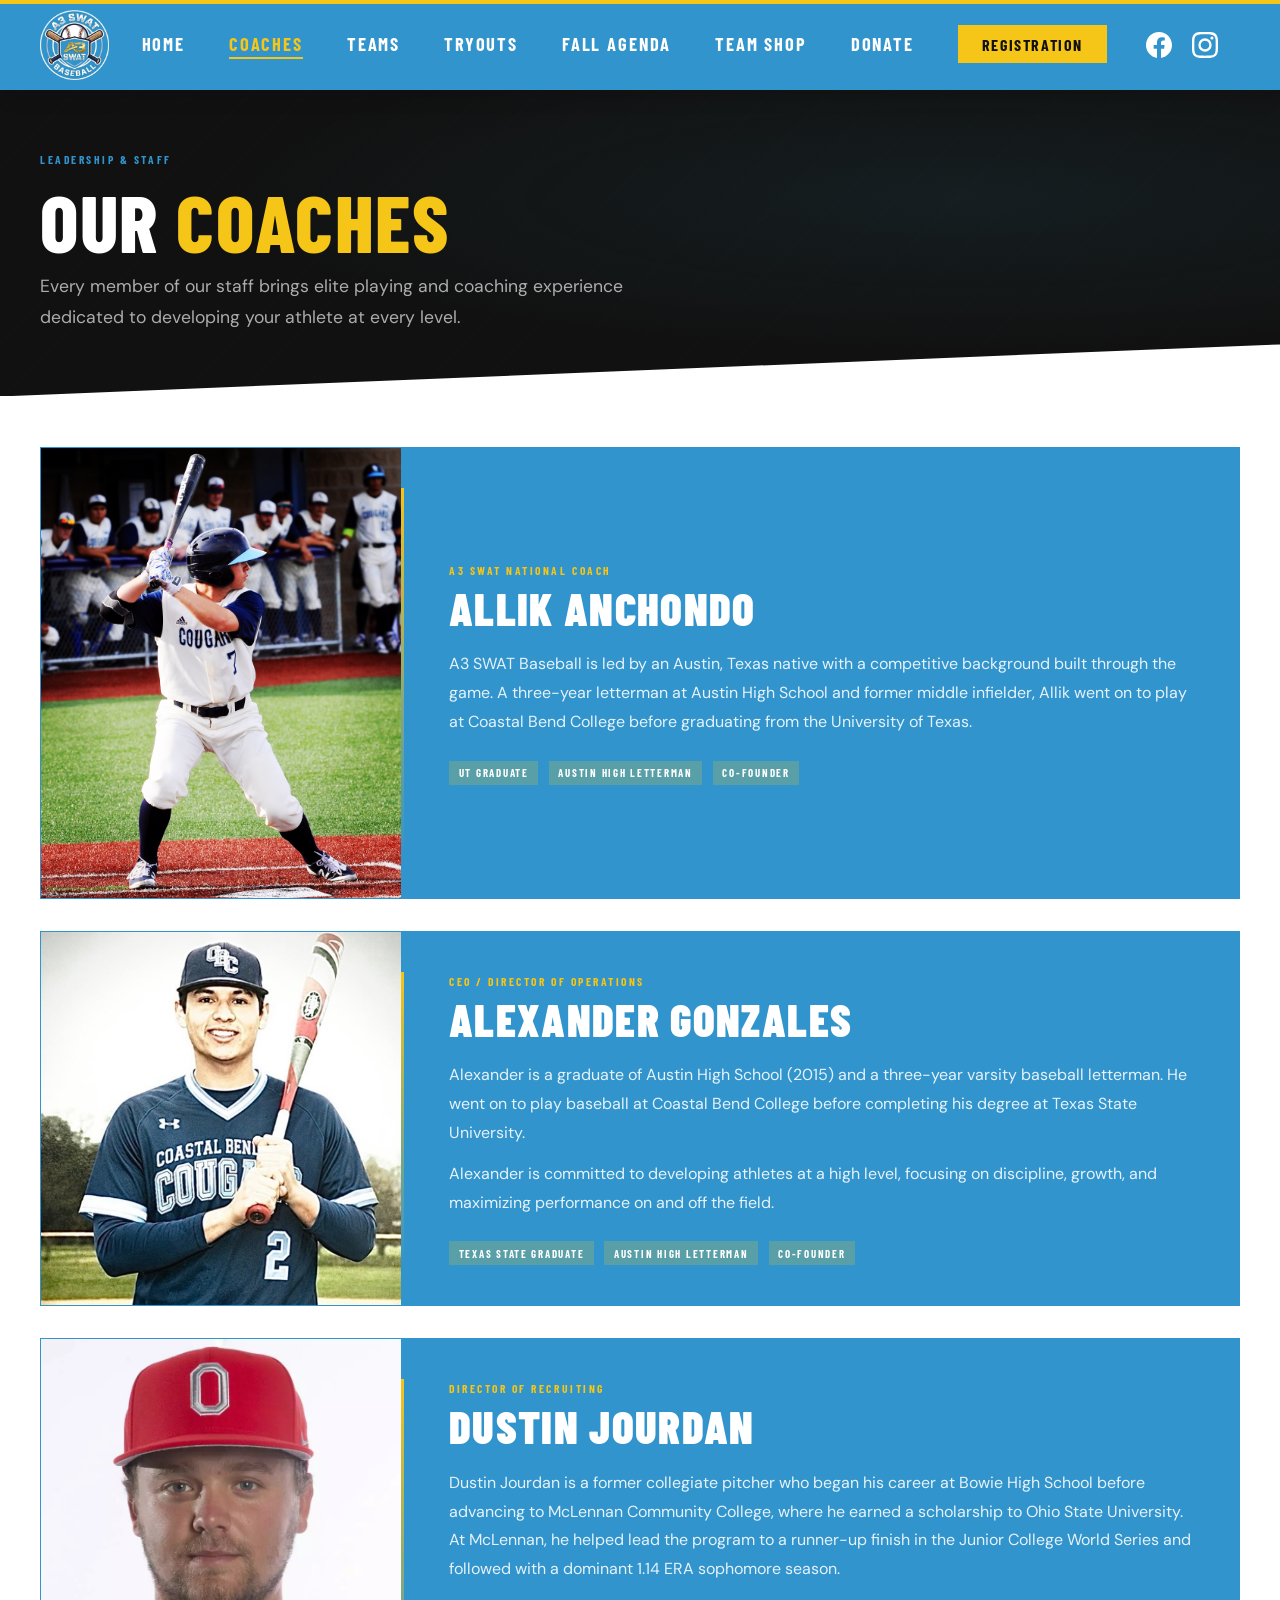
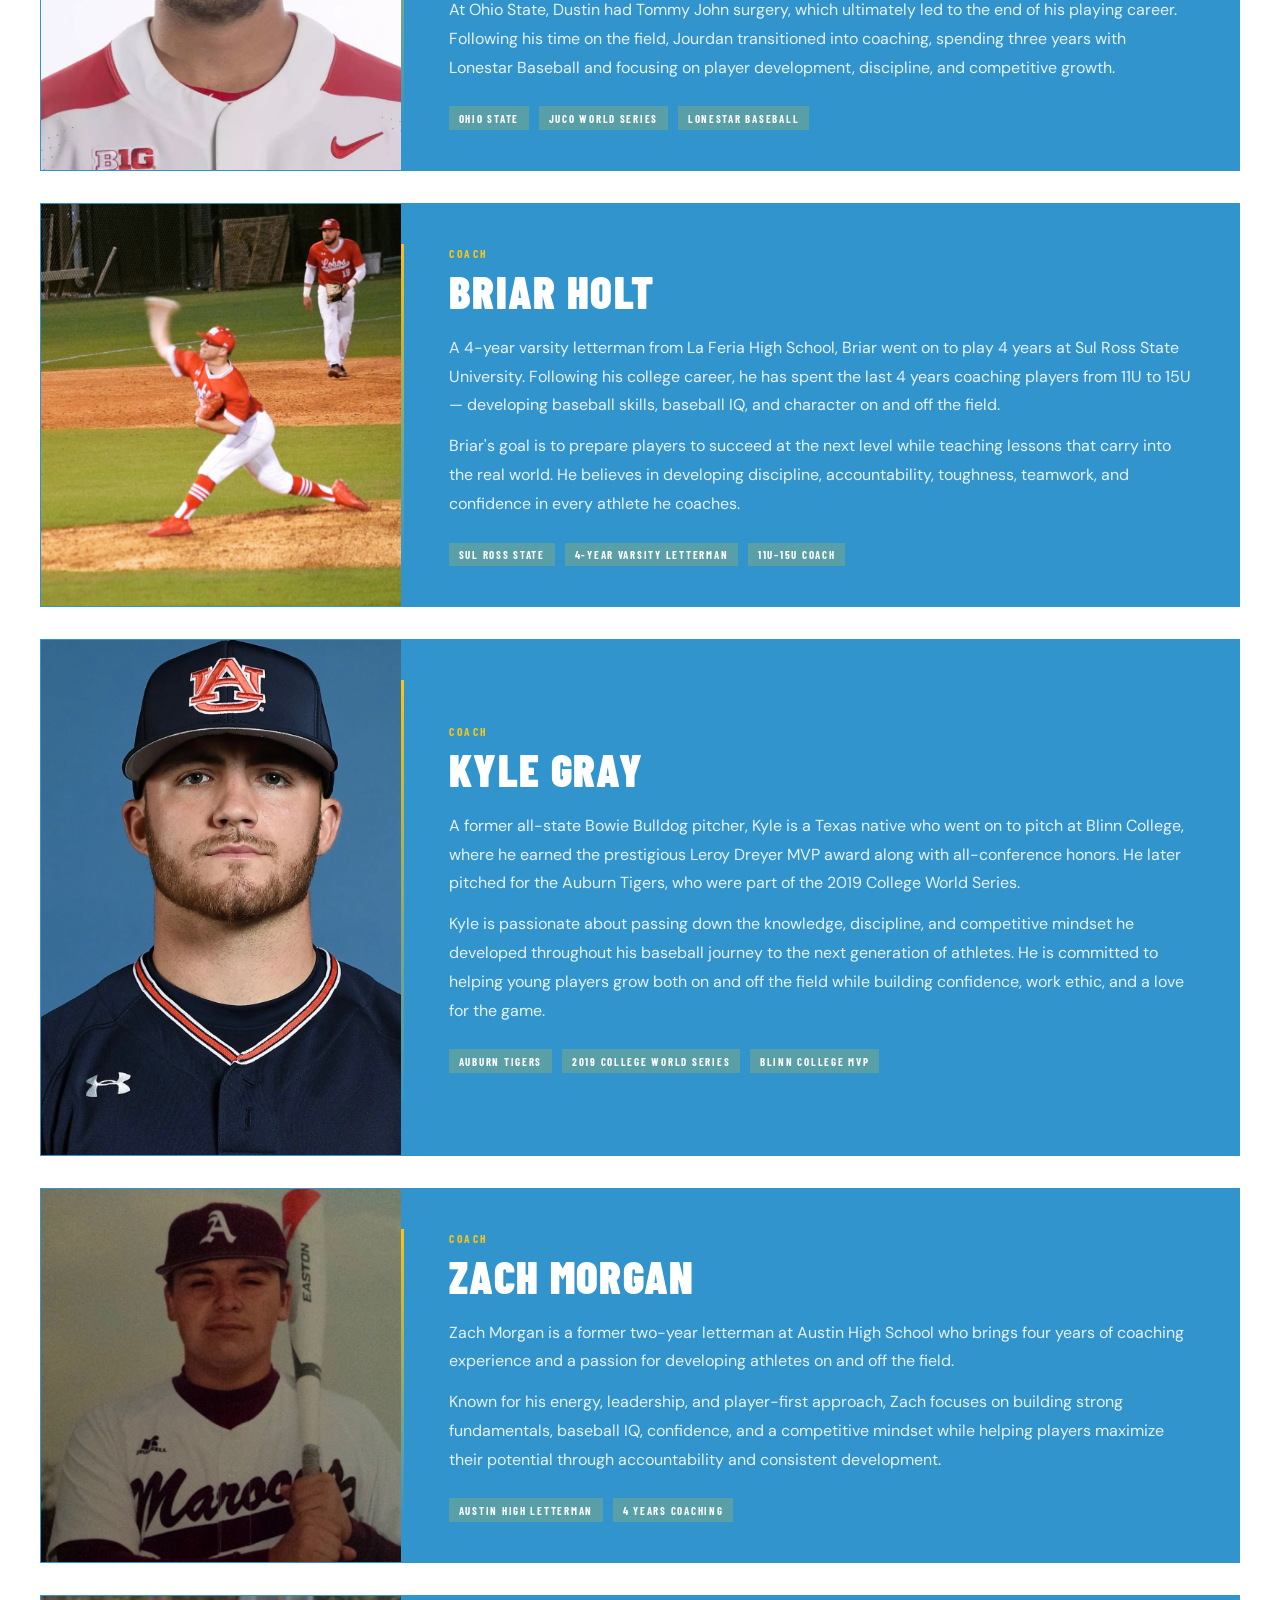
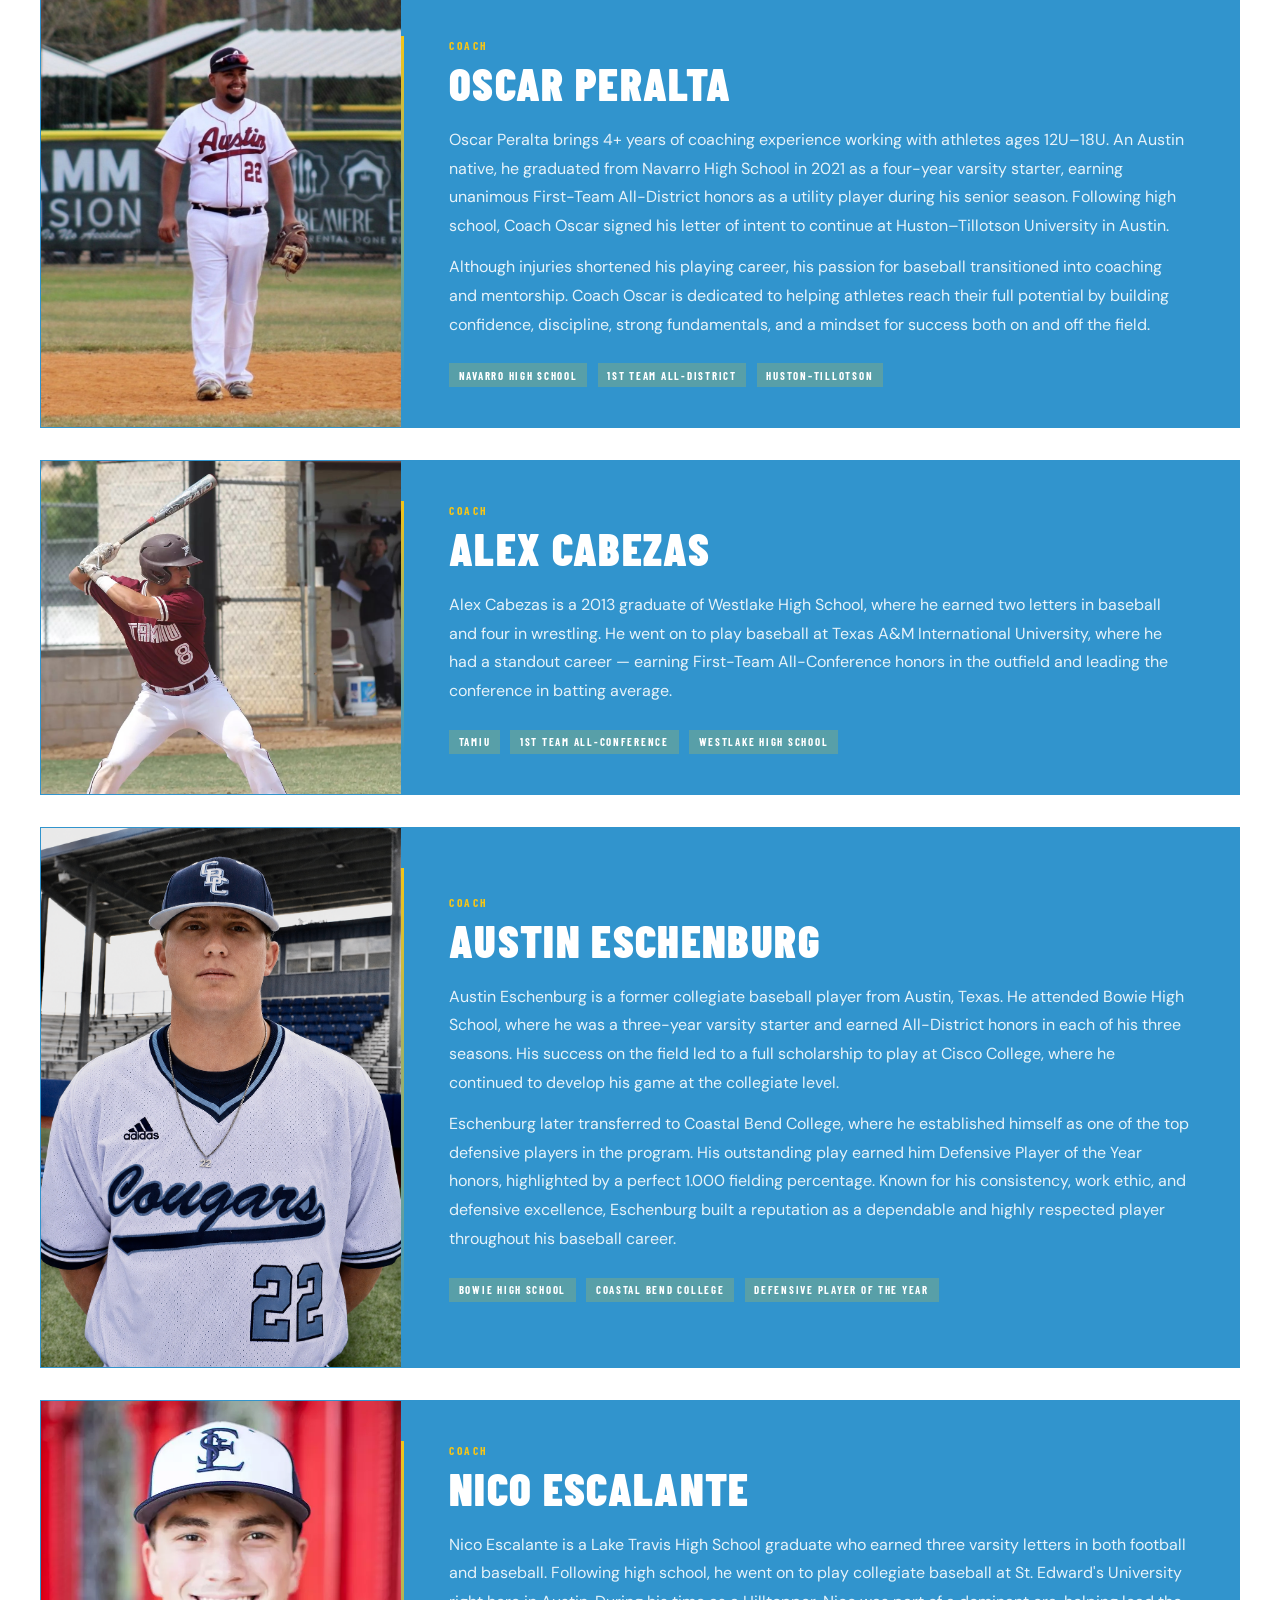
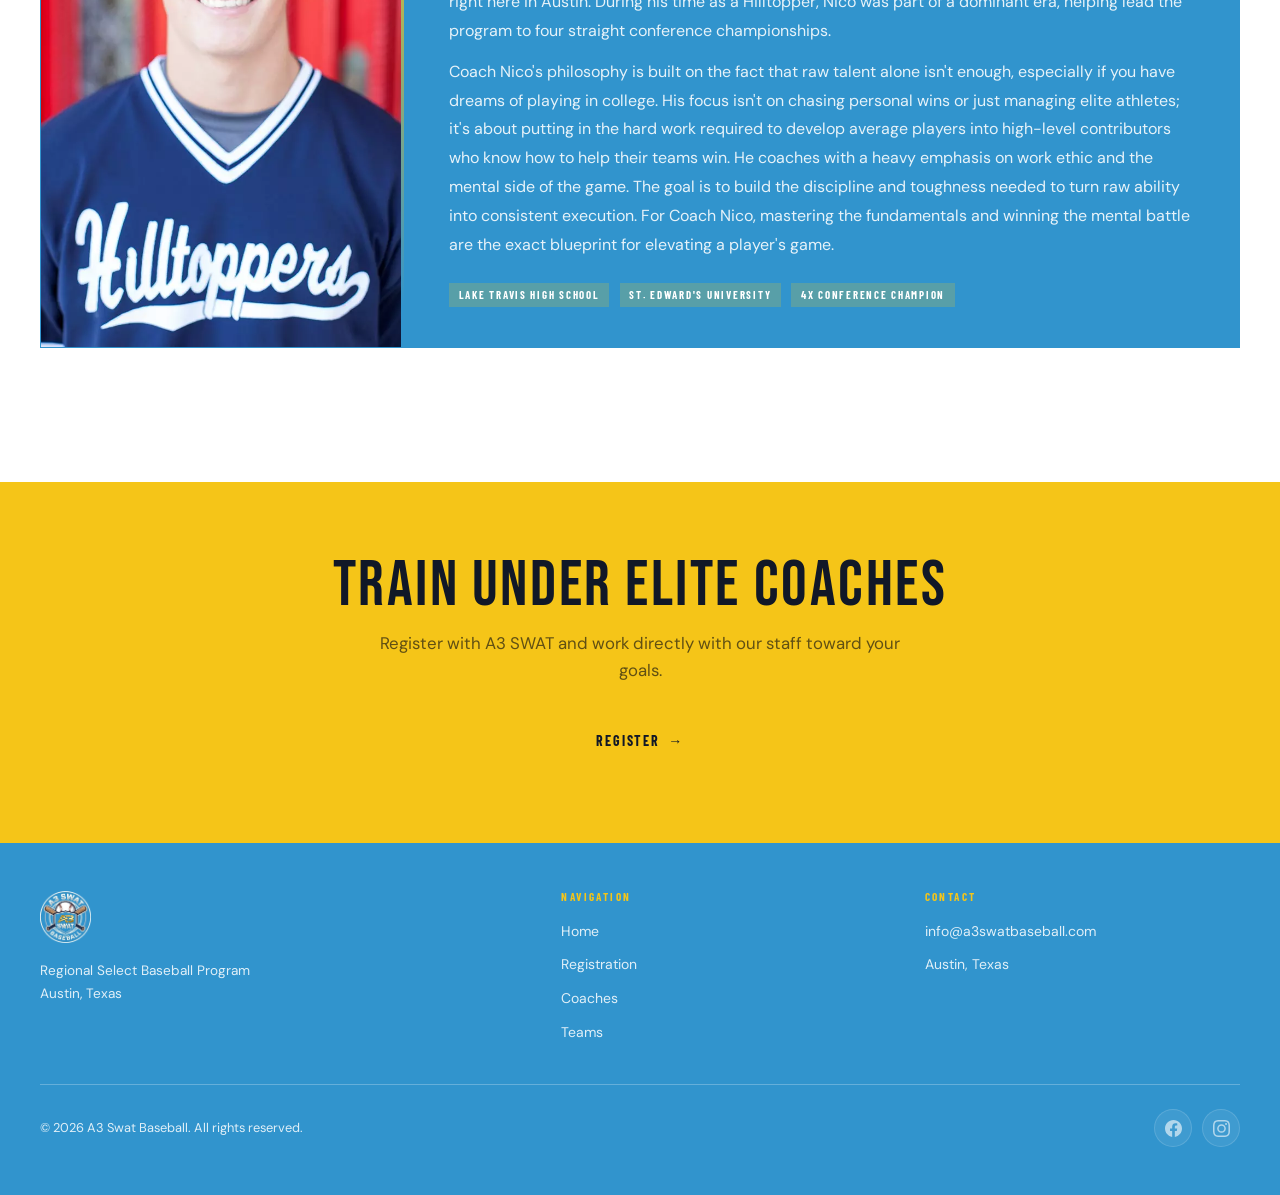
==== coaches.html @ 6fbdeb93 "Redesign team roster items as bold jersey cards Replaced the plain small-text roster rows with card-" ====
<!DOCTYPE html>
<html lang="en">
<head>
  <meta charset="UTF-8" />
  <meta name="viewport" content="width=device-width, initial-scale=1.0" />
  <title>Coaches — A3 SWAT Baseball</title>
  <meta name="description" content="Meet the A3 SWAT coaching staff — elite coaches dedicated to developing the next generation of competitive baseball athletes in Austin, TX." />
  <meta property="og:title" content="A3 Swat Baseball | Regional Select Program" />
  <meta property="og:description" content="Meet the A3 SWAT coaching staff — elite coaches dedicated to developing the next generation of competitive baseball athletes in Austin, TX." />
  <meta property="og:image" content="https://a3swatbaseball.com/assets/logo.png" />
  <meta property="og:url" content="https://a3swatbaseball.com/coaches.html" />
  <meta property="og:type" content="website" />
  <meta name="twitter:card" content="summary" />
  <meta name="twitter:title" content="A3 Swat Baseball | Regional Select Program" />
  <meta name="twitter:image" content="https://a3swatbaseball.com/assets/logo.png" />
  <link rel="preconnect" href="https://fonts.googleapis.com" />
  <link rel="preconnect" href="https://fonts.gstatic.com" crossorigin />
  <link href="https://fonts.googleapis.com/css2?family=Barlow+Condensed:ital,wght@0,400;0,600;0,700;0,800;0,900;1,700&family=Barlow:wght@300;400;500;600&display=swap" rel="stylesheet" />
  <link rel="stylesheet" href="assets/css/styles.css?v=11" />
  <style>
    .coaches-full { padding: var(--pad) 0; }

    .coach-full-card {
      display: grid;
      grid-template-columns: 360px 1fr;
      gap: 0;
      background: #3194CD;
      border: 1px solid #3194CD;
      overflow: hidden;
      margin-bottom: 2rem;
      transition: border-color 0.3s, box-shadow 0.3s;
    }

    .coach-full-card:hover {
      border-color: var(--gold);
      box-shadow: 0 16px 48px rgba(49,148,205,0.35);
    }

    .coach-full-photo {
      position: relative;
      overflow: hidden;
    }

    .coach-full-photo img {
      width: 100%; height: 100%;
      object-fit: cover;
      object-position: top center;
      display: block;
      transition: transform 0.5s ease;
    }

    .coach-full-card:hover .coach-full-photo img {
      transform: scale(1.03);
    }

    .coach-full-body {
      padding: 2.5rem 3rem;
      display: flex;
      flex-direction: column;
      justify-content: center;
      position: relative;
    }

    .coach-full-body::before {
      content: '';
      position: absolute;
      top: 2.5rem; bottom: 2.5rem; left: 0;
      width: 3px;
      background: linear-gradient(180deg, var(--gold) 0%, transparent 100%);
    }

    .coach-full-role {
      font-family: var(--font-d);
      font-size: 0.72rem;
      font-weight: 700;
      letter-spacing: 0.22em;
      text-transform: uppercase;
      color: var(--gold);
      margin-bottom: 0.4rem;
    }

    .coach-full-name {
      font-family: var(--font-d);
      font-size: clamp(2rem, 3.5vw, 2.8rem);
      font-weight: 900;
      text-transform: uppercase;
      letter-spacing: 0.03em;
      margin-bottom: 1.25rem;
      line-height: 1.0;
      color: #fff;
    }

    .coach-full-bio {
      color: rgba(255,255,255,0.88);
      font-size: 1rem;
      line-height: 1.8;
    }

    .coach-full-bio + .coach-full-bio { margin-top: 0.75rem; }

    .coach-tag {
      display: inline-block;
      font-family: var(--font-d);
      font-size: 0.68rem;
      font-weight: 700;
      letter-spacing: 0.16em;
      text-transform: uppercase;
      background: rgba(245,197,24,0.2);
      color: var(--white);
      padding: 0.2rem 0.6rem;
      margin-top: 1.5rem;
      margin-right: 0.4rem;
    }

    @media (max-width: 860px) {
      .coach-full-card { grid-template-columns: 1fr; }
      .coach-full-photo { aspect-ratio: 1/1; }
      .coach-full-photo img { object-position: center 15% !important; }
      .coach-full-body { padding: 2rem; }
      .coach-full-body::before { top: 0; bottom: auto; left: 2rem; right: 2rem; width: auto; height: 3px; background: linear-gradient(90deg, var(--sky) 0%, transparent 100%); }
      /* Allik — action batting shot, face slightly lower */
      .coach-full-card:not([class*="d"]) .coach-full-photo img { object-position: center 22% !important; }
      /* Briar — pitching action, face upper-left of frame */
      .coach-full-card.d3 .coach-full-photo img { object-position: 42% 28% !important; }
      /* Kyle — square, anchored to top so hat is visible */
      .coach-full-card.d4 .coach-full-photo { aspect-ratio: 1/1 !important; height: unset; }
      .coach-full-card.d4 .coach-full-photo img { object-fit: cover !important; object-position: center top !important; }
      /* Oscar — full body shot, face at very top */
      .coach-full-card.d6 .coach-full-photo img { object-position: center top !important; }
    }
  </style>
</head>
<body>

  <!-- NAV -->
  <nav class="nav" id="nav">
    <div class="nav-inner">
      <a href="index.html" class="nav-logo">
        <img src="assets/logo.png" alt="A3 SWAT Baseball" />
      </a>
      <ul class="nav-links">
        <li><a href="index.html">Home</a></li>
        <li><a href="coaches.html" class="active">Coaches</a></li>
        <li><a href="teams.html">Teams</a></li>
        <li><a href="tryouts.html">Tryouts</a></li>
        <li><a href="fall-agenda.html">Fall Agenda</a></li>
        <li><a href="#">Team Shop</a></li>
        <li><a href="donate.html">Donate</a></li>
        <li><a href="registration.html" class="nav-cta">Registration</a></li>
      </ul>
      <div class="nav-socials">
        <a href="https://www.facebook.com/share/1CsExcKNdH/?mibextid=wwXIfr" target="_blank" rel="noopener" aria-label="Facebook"><svg viewBox="0 0 24 24" xmlns="http://www.w3.org/2000/svg"><path d="M24 12.073C24 5.446 18.627 0 12 0S0 5.446 0 12.073C0 18.1 4.388 23.094 10.125 24v-8.437H7.078v-3.49h3.047V9.43c0-3.025 1.792-4.697 4.533-4.697 1.312 0 2.686.236 2.686.236v2.971h-1.513c-1.491 0-1.956.932-1.956 1.889v2.255h3.328l-.532 3.49h-2.796V24C19.612 23.094 24 18.1 24 12.073z"/></svg></a>
        <a href="https://www.instagram.com/a3swatbaseball" target="_blank" rel="noopener" aria-label="Instagram"><svg viewBox="0 0 24 24" xmlns="http://www.w3.org/2000/svg"><path d="M12 2.163c3.204 0 3.584.012 4.85.07 3.252.148 4.771 1.691 4.919 4.919.058 1.265.069 1.645.069 4.849 0 3.205-.012 3.584-.069 4.849-.149 3.225-1.664 4.771-4.919 4.919-1.266.058-1.644.07-4.85.07-3.204 0-3.584-.012-4.849-.07-3.26-.149-4.771-1.699-4.919-4.92-.058-1.265-.07-1.644-.07-4.849 0-3.204.013-3.583.07-4.849.149-3.227 1.664-4.771 4.919-4.919 1.266-.057 1.645-.069 4.849-.069zM12 0C8.741 0 8.333.014 7.053.072 2.695.272.273 2.69.073 7.052.014 8.333 0 8.741 0 12c0 3.259.014 3.668.072 4.948.2 4.358 2.618 6.78 6.98 6.98C8.333 23.986 8.741 24 12 24c3.259 0 3.668-.014 4.948-.072 4.354-.2 6.782-2.618 6.979-6.98.059-1.28.073-1.689.073-4.948 0-3.259-.014-3.667-.072-4.947-.196-4.354-2.617-6.78-6.979-6.98C15.668.014 15.259 0 12 0zm0 5.838a6.162 6.162 0 100 12.324 6.162 6.162 0 000-12.324zM12 16a4 4 0 110-8 4 4 0 010 8zm6.406-11.845a1.44 1.44 0 100 2.881 1.44 1.44 0 000-2.881z"/></svg></a>
      </div>
      <button class="nav-toggle" id="navToggle" aria-label="Toggle menu">
        <span></span><span></span><span></span>
      </button>
    </div>
  </nav>

  <div class="nav-drawer" id="navDrawer">
    <a href="index.html">Home</a>
    <a href="coaches.html">Coaches</a>
    <a href="teams.html">Teams</a>
    <a href="tryouts.html">Tryouts</a>
    <a href="fall-agenda.html">Fall Agenda</a>
    <a href="#">Team Shop</a>
    <a href="donate.html">Donate</a>
    <a href="registration.html" style="color: var(--gold);">Registration →</a>
  </div>

  <!-- PAGE HERO -->
  <section class="pg-hero clip-bot">
    <div class="wrap">
      <div class="pg-hero-content">
        <div class="label">Leadership &amp; Staff</div>
        <h1>Our <em>Coaches</em></h1>
        <p>Every member of our staff brings elite playing and coaching experience dedicated to developing your athlete at every level.</p>
      </div>
    </div>
  </section>

  <!-- COACHES FULL BIOS -->
  <section class="coaches-full clip-top">
    <div class="wrap">

      <!-- Allik Anchondo -->
      <div class="coach-full-card rv">
        <div class="coach-full-photo">
          <img src="assets/hero-bg.jpeg" alt="Allik Anchondo" />
        </div>
        <div class="coach-full-body">
          <div class="coach-full-role">A3 SWAT National Coach</div>
          <div class="coach-full-name">Allik Anchondo</div>
          <p class="coach-full-bio">
            A3 SWAT Baseball is led by an Austin, Texas native with a competitive background built through the game. A three-year letterman at Austin High School and former middle infielder, Allik went on to play at Coastal Bend College before graduating from the University of Texas.
          </p>
          <div>
            <span class="coach-tag">UT Graduate</span>
            <span class="coach-tag">Austin High Letterman</span>
            <span class="coach-tag">Co-Founder</span>
          </div>
        </div>
      </div>

      <!-- Alexander Gonzales -->
      <div class="coach-full-card rv d1">
        <div class="coach-full-photo">
          <img src="assets/alex.jpeg" alt="Alexander Gonzales" style="object-position: center 15%;" />
        </div>
        <div class="coach-full-body">
          <div class="coach-full-role">CEO / Director of Operations</div>
          <div class="coach-full-name">Alexander Gonzales</div>
          <p class="coach-full-bio">
            Alexander is a graduate of Austin High School (2015) and a three-year varsity baseball letterman. He went on to play baseball at Coastal Bend College before completing his degree at Texas State University.
          </p>
          <p class="coach-full-bio">
            Alexander is committed to developing athletes at a high level, focusing on discipline, growth, and maximizing performance on and off the field.
          </p>
          <div>
            <span class="coach-tag">Texas State Graduate</span>
            <span class="coach-tag">Austin High Letterman</span>
            <span class="coach-tag">Co-Founder</span>
          </div>
        </div>
      </div>

      <!-- Dustin Jourdan -->
      <div class="coach-full-card rv d2">
        <div class="coach-full-photo">
          <img src="assets/photo3.jpeg" alt="Dustin Jourdan" style="object-position: center 10%;" />
        </div>
        <div class="coach-full-body">
          <div class="coach-full-role">Director of Recruiting</div>
          <div class="coach-full-name">Dustin Jourdan</div>
          <p class="coach-full-bio">
            Dustin Jourdan is a former collegiate pitcher who began his career at Bowie High School before advancing to McLennan Community College, where he earned a scholarship to Ohio State University. At McLennan, he helped lead the program to a runner-up finish in the Junior College World Series and followed with a dominant 1.14 ERA sophomore season.
          </p>
          <p class="coach-full-bio">
            At Ohio State, Dustin had Tommy John surgery, which ultimately led to the end of his playing career. Following his time on the field, Jourdan transitioned into coaching, spending three years with Lonestar Baseball and focusing on player development, discipline, and competitive growth.
          </p>
          <div>
            <span class="coach-tag">Ohio State</span>
            <span class="coach-tag">JUCO World Series</span>
            <span class="coach-tag">Lonestar Baseball</span>
          </div>
        </div>
      </div>

      <!-- Brian Holt -->
      <div class="coach-full-card rv d3">
        <div class="coach-full-photo">
          <img src="assets/coachbrian.JPG" alt="Brian Holt" style="object-position: center 20%;" />
        </div>
        <div class="coach-full-body">
          <div class="coach-full-role">Coach</div>
          <div class="coach-full-name">Briar Holt</div>
          <p class="coach-full-bio">
            A 4-year varsity letterman from La Feria High School, Briar went on to play 4 years at Sul Ross State University. Following his college career, he has spent the last 4 years coaching players from 11U to 15U — developing baseball skills, baseball IQ, and character on and off the field.
          </p>
          <p class="coach-full-bio">
            Briar's goal is to prepare players to succeed at the next level while teaching lessons that carry into the real world. He believes in developing discipline, accountability, toughness, teamwork, and confidence in every athlete he coaches.
          </p>
          <div>
            <span class="coach-tag">Sul Ross State</span>
            <span class="coach-tag">4-Year Varsity Letterman</span>
            <span class="coach-tag">11U–15U Coach</span>
          </div>
        </div>
      </div>

      <!-- Kyle Gray -->
      <div class="coach-full-card rv d4">
        <div class="coach-full-photo">
          <img src="assets/coachkyle.jpeg" alt="Kyle Gray" style="object-position: center 15%;" />
        </div>
        <div class="coach-full-body">
          <div class="coach-full-role">Coach</div>
          <div class="coach-full-name">Kyle Gray</div>
          <p class="coach-full-bio">
            A former all-state Bowie Bulldog pitcher, Kyle is a Texas native who went on to pitch at Blinn College, where he earned the prestigious Leroy Dreyer MVP award along with all-conference honors. He later pitched for the Auburn Tigers, who were part of the 2019 College World Series.
          </p>
          <p class="coach-full-bio">
            Kyle is passionate about passing down the knowledge, discipline, and competitive mindset he developed throughout his baseball journey to the next generation of athletes. He is committed to helping young players grow both on and off the field while building confidence, work ethic, and a love for the game.
          </p>
          <div>
            <span class="coach-tag">Auburn Tigers</span>
            <span class="coach-tag">2019 College World Series</span>
            <span class="coach-tag">Blinn College MVP</span>
          </div>
        </div>
      </div>

      <!-- Zach Morgan -->
      <div class="coach-full-card rv d5">
        <div class="coach-full-photo">
          <img src="assets/coachzach.jpeg" alt="Zach Morgan" style="object-position: center 15%;" />
        </div>
        <div class="coach-full-body">
          <div class="coach-full-role">Coach</div>
          <div class="coach-full-name">Zach Morgan</div>
          <p class="coach-full-bio">
            Zach Morgan is a former two-year letterman at Austin High School who brings four years of coaching experience and a passion for developing athletes on and off the field.
          </p>
          <p class="coach-full-bio">
            Known for his energy, leadership, and player-first approach, Zach focuses on building strong fundamentals, baseball IQ, confidence, and a competitive mindset while helping players maximize their potential through accountability and consistent development.
          </p>
          <div>
            <span class="coach-tag">Austin High Letterman</span>
            <span class="coach-tag">4 Years Coaching</span>
          </div>
        </div>
      </div>

      <!-- Oscar Peralta -->
      <div class="coach-full-card rv d6">
        <div class="coach-full-photo">
          <img src="assets/coachoscar.jpeg" alt="Oscar Peralta" style="object-position: center 10%;" />
        </div>
        <div class="coach-full-body">
          <div class="coach-full-role">Coach</div>
          <div class="coach-full-name">Oscar Peralta</div>
          <p class="coach-full-bio">
            Oscar Peralta brings 4+ years of coaching experience working with athletes ages 12U–18U. An Austin native, he graduated from Navarro High School in 2021 as a four-year varsity starter, earning unanimous First-Team All-District honors as a utility player during his senior season. Following high school, Coach Oscar signed his letter of intent to continue at Huston–Tillotson University in Austin.
          </p>
          <p class="coach-full-bio">
            Although injuries shortened his playing career, his passion for baseball transitioned into coaching and mentorship. Coach Oscar is dedicated to helping athletes reach their full potential by building confidence, discipline, strong fundamentals, and a mindset for success both on and off the field.
          </p>
          <div>
            <span class="coach-tag">Navarro High School</span>
            <span class="coach-tag">1st Team All-District</span>
            <span class="coach-tag">Huston–Tillotson</span>
          </div>
        </div>
      </div>

      <!-- Alex Cabezas -->
      <div class="coach-full-card rv d7">
        <div class="coach-full-photo">
          <img src="assets/newalexcabezas.jpeg" alt="Alex Cabezas" style="object-position: center 15%;" />
        </div>
        <div class="coach-full-body">
          <div class="coach-full-role">Coach</div>
          <div class="coach-full-name">Alex Cabezas</div>
          <p class="coach-full-bio">
            Alex Cabezas is a 2013 graduate of Westlake High School, where he earned two letters in baseball and four in wrestling. He went on to play baseball at Texas A&amp;M International University, where he had a standout career — earning First-Team All-Conference honors in the outfield and leading the conference in batting average.
          </p>
          <div>
            <span class="coach-tag">TAMIU</span>
            <span class="coach-tag">1st Team All-Conference</span>
            <span class="coach-tag">Westlake High School</span>
          </div>
        </div>
      </div>

      <!-- Austin Eschenburg -->
      <div class="coach-full-card rv d8">
        <div class="coach-full-photo">
          <img src="assets/coachAustin.PNG" alt="Austin Eschenburg" style="object-position: center 15%;" />
        </div>
        <div class="coach-full-body">
          <div class="coach-full-role">Coach</div>
          <div class="coach-full-name">Austin Eschenburg</div>
          <p class="coach-full-bio">
            Austin Eschenburg is a former collegiate baseball player from Austin, Texas. He attended Bowie High School, where he was a three-year varsity starter and earned All-District honors in each of his three seasons. His success on the field led to a full scholarship to play at Cisco College, where he continued to develop his game at the collegiate level.
          </p>
          <p class="coach-full-bio">
            Eschenburg later transferred to Coastal Bend College, where he established himself as one of the top defensive players in the program. His outstanding play earned him Defensive Player of the Year honors, highlighted by a perfect 1.000 fielding percentage. Known for his consistency, work ethic, and defensive excellence, Eschenburg built a reputation as a dependable and highly respected player throughout his baseball career.
          </p>
          <div>
            <span class="coach-tag">Bowie High School</span>
            <span class="coach-tag">Coastal Bend College</span>
            <span class="coach-tag">Defensive Player of the Year</span>
          </div>
        </div>
      </div>

      <!-- Nico Escalante -->
      <div class="coach-full-card rv d9">
        <div class="coach-full-photo">
          <img src="assets/CoachEscalante.PNG" alt="Nico Escalante" style="object-position: center 15%;" />
        </div>
        <div class="coach-full-body">
          <div class="coach-full-role">Coach</div>
          <div class="coach-full-name">Nico Escalante</div>
          <p class="coach-full-bio">
            Nico Escalante is a Lake Travis High School graduate who earned three varsity letters in both football and baseball. Following high school, he went on to play collegiate baseball at St. Edward's University right here in Austin. During his time as a Hilltopper, Nico was part of a dominant era, helping lead the program to four straight conference championships.
          </p>
          <p class="coach-full-bio">
            Coach Nico's philosophy is built on the fact that raw talent alone isn't enough, especially if you have dreams of playing in college. His focus isn't on chasing personal wins or just managing elite athletes; it's about putting in the hard work required to develop average players into high-level contributors who know how to help their teams win. He coaches with a heavy emphasis on work ethic and the mental side of the game. The goal is to build the discipline and toughness needed to turn raw ability into consistent execution. For Coach Nico, mastering the fundamentals and winning the mental battle are the exact blueprint for elevating a player's game.
          </p>
          <div>
            <span class="coach-tag">Lake Travis High School</span>
            <span class="coach-tag">St. Edward's University</span>
            <span class="coach-tag">4x Conference Champion</span>
          </div>
        </div>
      </div>

    </div>
  </section>

  <!-- CTA -->
  <section class="cta-banner">
    <div class="wrap">
      <h2>Train Under Elite Coaches</h2>
      <p>Register with A3 SWAT and work directly with our staff toward your goals.</p>
      <a href="registration.html" class="btn btn-sky">Register <span class="arr">→</span></a>
    </div>
  </section>

  <!-- FOOTER -->
  <footer class="footer">
    <div class="wrap">
      <div class="footer-grid">
        <div class="footer-brand">
          <img src="assets/logo.png" alt="A3 SWAT Baseball" />
          <p>Regional Select Baseball Program<br />Austin, Texas</p>
        </div>
        <div class="footer-col">
          <h4>Navigation</h4>
          <ul>
            <li><a href="index.html">Home</a></li>
            <li><a href="registration.html">Registration</a></li>
            <li><a href="coaches.html">Coaches</a></li>
            <li><a href="teams.html">Teams</a></li>
          </ul>
        </div>
        <div class="footer-col">
          <h4>Contact</h4>
          <ul>
            <li><a href="mailto:info@a3swatbaseball.com">info@a3swatbaseball.com</a></li>
            <li><a href="#">Austin, Texas</a></li>
          </ul>
        </div>
      </div>
      <div class="footer-bottom">
        <p class="footer-copy">&copy; 2026 A3 Swat Baseball. All rights reserved.</p>
        <div class="socials">
          <a href="https://www.facebook.com/share/1CsExcKNdH/?mibextid=wwXIfr" target="_blank" rel="noopener" class="social" aria-label="Facebook">
            <svg viewBox="0 0 24 24" xmlns="http://www.w3.org/2000/svg"><path d="M24 12.073C24 5.446 18.627 0 12 0S0 5.446 0 12.073C0 18.1 4.388 23.094 10.125 24v-8.437H7.078v-3.49h3.047V9.43c0-3.025 1.792-4.697 4.533-4.697 1.312 0 2.686.236 2.686.236v2.971h-1.513c-1.491 0-1.956.932-1.956 1.889v2.255h3.328l-.532 3.49h-2.796V24C19.612 23.094 24 18.1 24 12.073z"/></svg>
          </a>
          <a href="https://www.instagram.com/a3swatbaseball" target="_blank" rel="noopener" class="social" aria-label="Instagram">
            <svg viewBox="0 0 24 24" xmlns="http://www.w3.org/2000/svg"><path d="M12 2.163c3.204 0 3.584.012 4.85.07 3.252.148 4.771 1.691 4.919 4.919.058 1.265.069 1.645.069 4.849 0 3.205-.012 3.584-.069 4.849-.149 3.225-1.664 4.771-4.919 4.919-1.266.058-1.644.07-4.85.07-3.204 0-3.584-.012-4.849-.07-3.26-.149-4.771-1.699-4.919-4.92-.058-1.265-.07-1.644-.07-4.849 0-3.204.013-3.583.07-4.849.149-3.227 1.664-4.771 4.919-4.919 1.266-.057 1.645-.069 4.849-.069zM12 0C8.741 0 8.333.014 7.053.072 2.695.272.273 2.69.073 7.052.014 8.333 0 8.741 0 12c0 3.259.014 3.668.072 4.948.2 4.358 2.618 6.78 6.98 6.98C8.333 23.986 8.741 24 12 24c3.259 0 3.668-.014 4.948-.072 4.354-.2 6.782-2.618 6.979-6.98.059-1.28.073-1.689.073-4.948 0-3.259-.014-3.667-.072-4.947-.196-4.354-2.617-6.78-6.979-6.98C15.668.014 15.259 0 12 0zm0 5.838a6.162 6.162 0 100 12.324 6.162 6.162 0 000-12.324zM12 16a4 4 0 110-8 4 4 0 010 8zm6.406-11.845a1.44 1.44 0 100 2.881 1.44 1.44 0 000-2.881z"/></svg>
          </a>
        </div>
      </div>
    </div>
  </footer>

  <script src="assets/js/main.js?v=3"></script>
</body>
</html>
---- assets/css/styles.css ----
@import url('https://fonts.googleapis.com/css2?family=Bebas+Neue&family=Barlow+Condensed:ital,wght@0,400;0,600;0,700;0,800;0,900;1,700&family=DM+Sans:wght@300;400;500;600&display=swap');

*, *::before, *::after { box-sizing: border-box; margin: 0; padding: 0; }

:root {
  --navy:      #1C2B48;
  --navy-deep: #131D36;
  --sky:       #3194CD;
  --sky-dim:   rgba(49, 148, 205, 0.12);
  --gold:      #F5C518;
  --white:     #FFFFFF;
  --off-white: #F4F7FB;
  --dark:      #111827;
  --body:      #3D4E6A;
  --muted:     #7A8FA8;
  --border:    #DDE4EF;

  --font-hero:  'Bebas Neue', sans-serif;
  --font-d:     'Barlow Condensed', sans-serif;
  --font-b:     'DM Sans', sans-serif;

  --ucla-blue: #3194CD;
  --nav-h: 90px;
  --pad:   clamp(60px, 8vw, 112px);
  --wrap:  1200px;
}

html { scroll-behavior: smooth; }

body {
  background: var(--white);
  color: var(--dark);
  font-family: var(--font-b);
  font-size: 16px;
  line-height: 1.6;
  overflow-x: hidden;
}

img { display: block; max-width: 100%; }
a { color: inherit; }

.wrap {
  width: min(var(--wrap), 100% - 2.5rem);
  margin-inline: auto;
}

/* ── Labels & headings ────────────────────────────────────── */
.label {
  display: inline-block;
  font-family: var(--font-d);
  font-size: 0.72rem;
  font-weight: 700;
  letter-spacing: 0.22em;
  text-transform: uppercase;
  color: var(--sky);
  margin-bottom: 0.9rem;
}

.label-gold { color: var(--gold); }

h1, h2, h3, h4 {
  font-family: var(--font-d);
  font-weight: 800;
  line-height: 1.0;
  letter-spacing: 0.02em;
  color: var(--dark);
}

.sh {
  font-family: var(--font-hero);
  font-size: clamp(2.6rem, 5vw, 3.8rem);
  font-weight: 400;
  text-transform: uppercase;
  letter-spacing: 0.04em;
  margin-bottom: 1.25rem;
}

.sh em { font-style: normal; color: var(--sky); }
.sh-gold em { color: var(--gold); }

/* ── Buttons ──────────────────────────────────────────────── */
.btn {
  display: inline-flex;
  align-items: center;
  gap: 0.5rem;
  font-family: var(--font-d);
  font-size: 0.875rem;
  font-weight: 700;
  letter-spacing: 0.14em;
  text-transform: uppercase;
  text-decoration: none;
  padding: 0.875rem 2rem;
  border: none;
  cursor: pointer;
  transition: all 0.2s ease;
}

.btn-gold  { background: var(--gold); color: var(--navy); }
.btn-gold:hover  { background: #FFD633; transform: translateY(-2px); box-shadow: 0 8px 24px rgba(245,197,24,0.4); }

.btn-navy  { background: var(--navy); color: var(--white); }
.btn-navy:hover { background: #263353; transform: translateY(-2px); }

.btn-ghost { background: transparent; color: var(--navy); border: 2px solid var(--navy); }
.btn-ghost:hover { background: var(--navy); color: var(--white); transform: translateY(-2px); }

.btn-ghost-white { background: transparent; color: var(--white); border: 2px solid rgba(255,255,255,0.5); }
.btn-ghost-white:hover { border-color: var(--white); background: rgba(255,255,255,0.1); transform: translateY(-2px); }

.arr { display: inline-block; transition: transform 0.2s; }
.btn:hover .arr { transform: translateX(4px); }

/* ── Navigation ───────────────────────────────────────────── */
.nav {
  position: fixed;
  inset: 0 0 auto;
  height: var(--nav-h);
  z-index: 100;
  display: flex;
  align-items: center;
  padding: 0 2.5rem;
  background: var(--sky);
  box-shadow: 0 3px 20px rgba(0,0,0,0.20);
}

.nav::before {
  content: '';
  position: absolute;
  top: 0; left: 0; right: 0;
  height: 4px;
  background: var(--gold);
}

.nav-inner {
  width: 100%;
  display: grid;
  grid-template-columns: auto 1fr auto auto;
  align-items: center;
  gap: 1rem;
}

.nav-socials {
  display: flex;
  align-items: center;
  gap: 0.5rem;
}

.nav-socials a {
  display: flex;
  align-items: center;
  justify-content: center;
  width: 38px; height: 38px;
  color: #fff;
  transition: color 0.2s;
  text-decoration: none;
}

.nav-socials a:hover { color: var(--gold); }
.nav-socials svg { width: 26px; height: 26px; fill: currentColor; }

.nav-logo img { height: 70px; width: auto; }

.nav-links {
  display: flex;
  align-items: center;
  justify-content: center;
  gap: 2.75rem;
  list-style: none;
}

.nav-links a {
  font-family: var(--font-d);
  font-size: 1.15rem;
  font-weight: 700;
  letter-spacing: 0.1em;
  text-transform: uppercase;
  text-decoration: none;
  color: var(--white);
  transition: color 0.2s;
  position: relative;
  padding-bottom: 4px;
}

.nav-links a::after {
  content: '';
  position: absolute;
  bottom: 0; left: 0; right: 100%;
  height: 2px;
  background: var(--gold);
  transition: right 0.25s ease;
}

.nav-links a:hover,
.nav-links a.active { color: var(--gold); }
.nav-links a:hover::after,
.nav-links a.active::after { right: 0; }

.nav-cta {
  background: var(--gold) !important;
  color: #111 !important;
  padding: 0.6rem 1.5rem !important;
  font-size: 1rem !important;
  letter-spacing: 0.1em;
  transition: background 0.2s, transform 0.2s !important;
  white-space: nowrap;
}
.nav-cta::after { display: none !important; }
.nav-cta:hover { background: #FFD633 !important; transform: translateY(-1px) !important; }

/* ── Nav dropdown ─────────────────────────────────────────── */
.nav-dropdown {
  position: relative;
}

.nav-dropdown > a::before {
  content: ' ▾';
  font-size: 0.75em;
}

.dropdown-menu {
  display: none;
  position: absolute;
  top: calc(100% + 14px);
  left: 50%;
  transform: translateX(-50%);
  background: var(--sky);
  border-top: 3px solid var(--gold);
  min-width: 140px;
  z-index: 200;
  box-shadow: 0 12px 32px rgba(0,0,0,0.25);
}

.dropdown-menu a {
  display: block;
  padding: 0.6rem 1.2rem;
  font-family: var(--font-d);
  font-size: 0.95rem;
  font-weight: 700;
  letter-spacing: 0.1em;
  text-transform: uppercase;
  color: #fff !important;
  text-decoration: none;
  transition: background 0.15s, color 0.15s;
  white-space: nowrap;
}

.dropdown-menu a::after { display: none !important; }
.dropdown-menu a:hover { background: var(--gold); color: #111 !important; }

.nav-dropdown:hover .dropdown-menu { display: block; }

/* Hamburger */
.nav-toggle {
  display: none;
  flex-direction: column;
  gap: 5px;
  background: none;
  border: none;
  cursor: pointer;
  padding: 4px;
  z-index: 110;
}
.nav-toggle span { display: block; width: 26px; height: 2.5px; background: var(--white); border-radius: 2px; transition: transform 0.3s, opacity 0.3s; }
.nav-toggle.open span:nth-child(1) { transform: translateY(7px) rotate(45deg); }
.nav-toggle.open span:nth-child(2) { opacity: 0; }
.nav-toggle.open span:nth-child(3) { transform: translateY(-7px) rotate(-45deg); }

/* Mobile drawer */
.nav-drawer {
  display: none;
  position: fixed;
  inset: 0;
  z-index: 90;
  background: #111111;
  flex-direction: column;
  align-items: center;
  justify-content: center;
  gap: 2.25rem;
}
.nav-drawer.open { display: flex; }
.nav-drawer a {
  font-family: var(--font-d);
  font-size: 2.25rem;
  font-weight: 800;
  letter-spacing: 0.08em;
  text-transform: uppercase;
  text-decoration: none;
  color: var(--white);
  transition: color 0.2s;
}
.nav-drawer a:hover { color: var(--gold); }

/* ── Hero (stays dark — brand moment) ────────────────────── */
.hero {
  position: relative;
  min-height: 100svh;
  display: flex;
  align-items: center;
  overflow: hidden;
  background: url('../photo1.png') center 20% / cover no-repeat;
}

.hero::before {
  content: '';
  position: absolute;
  inset: 0;
  background: rgba(15, 25, 48, 0.82);
  pointer-events: none;
}

.hero-content {
  position: relative;
  z-index: 1;
  padding-top: var(--nav-h);
  padding-bottom: 80px;
  display: flex;
  flex-direction: column;
  align-items: center;
  text-align: center;
}

/* Big logo badge in hero */
.hero-logo-wrap {
  width: clamp(160px, 22vw, 240px);
  height: clamp(160px, 22vw, 240px);
  margin-bottom: 2rem;
  filter: drop-shadow(0 0 48px rgba(77,200,240,0.45)) drop-shadow(0 0 12px rgba(77,200,240,0.25));
  animation: logo-pulse 4s ease-in-out infinite;
}

.hero-logo-img { width: 100%; height: 100%; object-fit: contain; }

@keyframes logo-pulse {
  0%, 100% { filter: drop-shadow(0 0 48px rgba(77,200,240,0.40)) drop-shadow(0 0 10px rgba(77,200,240,0.20)); }
  50%       { filter: drop-shadow(0 0 64px rgba(77,200,240,0.60)) drop-shadow(0 0 18px rgba(77,200,240,0.35)); }
}

.hero-eyebrow {
  font-family: var(--font-d);
  font-size: 0.75rem;
  font-weight: 700;
  letter-spacing: 0.28em;
  text-transform: uppercase;
  color: var(--sky);
  margin-bottom: 1.25rem;
}

.hero-hl {
  font-family: var(--font-hero);
  font-size: clamp(3.5rem, 9vw, 7rem);
  font-weight: 400;
  text-transform: uppercase;
  line-height: 0.92;
  letter-spacing: 0.04em;
  margin-bottom: 1.5rem;
  color: var(--white);
}
.hero-hl em { font-style: normal; color: var(--gold); }

.hero-sub {
  font-size: clamp(1rem, 1.6vw, 1.1rem);
  color: rgba(255,255,255,0.65);
  max-width: 48ch;
  line-height: 1.75;
  margin-bottom: 2.5rem;
}

.hero-btns { display: flex; gap: 1rem; flex-wrap: wrap; justify-content: center; }

/* Diagonal clip */
.clip-bot { clip-path: polygon(0 0, 100% 0, 100% calc(100% - 52px), 0 100%); }
.clip-top { clip-path: polygon(0 52px, 100% 0, 100% 100%, 0 100%); margin-top: -52px; }

/* ── Mission (light) ──────────────────────────────────────── */
.mission {
  background: var(--white);
  padding: var(--pad) 0;
}

.mission-grid {
  display: grid;
  grid-template-columns: 1fr 1.1fr;
  gap: 5rem;
  align-items: center;
}

.mission-quote {
  font-family: var(--font-d);
  font-size: clamp(2rem, 4vw, 2.8rem);
  font-weight: 900;
  text-transform: uppercase;
  line-height: 1.08;
  padding-left: 1.75rem;
  border-left: 4px solid var(--gold);
  color: var(--dark);
}
.mission-quote em { font-style: normal; color: var(--sky); }

.mission-copy { color: var(--body); font-size: 1.05rem; line-height: 1.8; }
.mission-copy + .mission-copy { margin-top: 1rem; }

.pillars {
  display: grid;
  grid-template-columns: 1fr 1fr;
  gap: 0.85rem;
  margin-top: 2rem;
}

.pillar {
  display: flex;
  align-items: center;
  gap: 0.6rem;
  font-size: 0.875rem;
  font-weight: 600;
  color: var(--dark);
}

.pillar-dot {
  width: 6px; height: 6px;
  background: var(--sky);
  border-radius: 50%;
  flex-shrink: 0;
}

/* ── Page hero banners (dark — inner pages) ───────────────── */
.pg-hero {
  padding: calc(var(--nav-h) + 56px) 0 64px;
  background: #111111;
  position: relative;
  overflow: hidden;
}

.pg-hero::before {
  content: '';
  position: absolute; inset: 0;
  background:
    radial-gradient(ellipse at 75% 50%, rgba(77,200,240,0.07) 0%, transparent 55%),
    repeating-linear-gradient(
      -45deg, transparent, transparent 40px,
      rgba(77,200,240,0.02) 40px, rgba(77,200,240,0.02) 41px
    );
}

.pg-hero-content { position: relative; z-index: 1; }

.pg-hero .label { color: var(--sky); }

.pg-hero h1 {
  font-size: clamp(3rem, 7vw, 5rem);
  text-transform: uppercase;
  margin-bottom: 0.75rem;
  line-height: 0.95;
  color: var(--white);
}
.pg-hero h1 em { font-style: normal; color: var(--gold); }

.pg-hero p {
  font-size: 1.1rem;
  color: rgba(255,255,255,0.65);
  max-width: 52ch;
  line-height: 1.75;
}

/* ── Coaches (light bg) ───────────────────────────────────── */
.coaches { padding: var(--pad) 0; background: var(--off-white); }

.coaches-hd { text-align: center; margin-bottom: 3.5rem; }

.coaches-grid {
  display: grid;
  grid-template-columns: repeat(4, 1fr);
  gap: 1.5rem;
}

.coach-card {
  background: #3194CD;
  border: 1px solid #3194CD;
  overflow: hidden;
  transition: transform 0.3s, box-shadow 0.3s;
  position: relative;
}

.coach-card:hover {
  transform: translateY(-6px);
  box-shadow: 0 20px 48px rgba(49,148,205,0.35);
}

.coach-photo {
  position: relative;
  aspect-ratio: 4/5;
  overflow: hidden;
  background: var(--off-white);
}

.coach-photo img {
  width: 100%; height: 100%;
  object-fit: cover;
  object-position: top center;
  transition: transform 0.5s ease;
}

.coach-card:hover .coach-photo img { transform: scale(1.04); }

.coach-photo-grad {
  position: absolute; bottom: 0; left: 0; right: 0;
  height: 30%;
  background: linear-gradient(to top, rgba(49,148,205,0.4), transparent);
}

.coach-info {
  padding: 1.25rem 1.5rem 1.75rem;
  border-top: 3px solid var(--gold);
}

.coach-role {
  font-family: var(--font-d);
  font-size: 0.7rem;
  font-weight: 700;
  letter-spacing: 0.22em;
  text-transform: uppercase;
  color: var(--gold);
  margin-bottom: 0.3rem;
}

.coach-name {
  font-family: var(--font-d);
  font-size: 1.45rem;
  font-weight: 800;
  text-transform: uppercase;
  letter-spacing: 0.04em;
  margin-bottom: 0.75rem;
  color: var(--white);
}

.coach-bio { font-size: 0.875rem; color: rgba(255,255,255,0.88); line-height: 1.7; }

/* ── Teams page accordion ─────────────────────────────────── */
.teams-section { padding: var(--pad) 0; background: var(--white); }

.teams-accordion { display: flex; flex-direction: column; gap: 0; }

.team-item {
  border-bottom: 1px solid var(--border);
}
.team-item:first-child { border-top: 1px solid var(--border); }

.team-item summary {
  display: flex;
  align-items: center;
  gap: 1.5rem;
  padding: 1.4rem 1.5rem;
  cursor: pointer;
  list-style: none;
  background: #3194CD;
  transition: background 0.2s;
  user-select: none;
}
.team-item summary::-webkit-details-marker { display: none; }
.team-item summary:hover { background: #2a82b8; }
.team-item[open] summary { background: #1e6e9e; }

.ti-name {
  font-family: var(--font-d);
  font-size: 1.5rem;
  font-weight: 900;
  text-transform: uppercase;
  letter-spacing: 0.08em;
  color: var(--gold);
  flex: 1;
}


.ti-arr {
  font-size: 1.5rem;
  font-weight: 300;
  color: #fff;
  transition: transform 0.3s;
  line-height: 1;
  position: relative;
  z-index: 1;
}
.team-item[open] .ti-arr { transform: rotate(45deg); color: var(--gold); }

.ti-body {
  padding: 1.5rem 1.5rem 2rem calc(60px + 1.5rem + 1.5rem);
  background: #eaf4fa;
  border-top: 3px solid var(--gold);
}
.ti-body p {
  color: var(--body);
  line-height: 1.75;
  margin-bottom: 1.25rem;
  max-width: 55ch;
}

.roster-grid {
  display: grid;
  grid-template-columns: repeat(auto-fill, minmax(180px, 1fr));
  gap: 0.75rem;
  margin-bottom: 0.5rem;
}

.roster-item {
  display: flex;
  align-items: center;
  gap: 0.9rem;
  background: var(--white);
  border: 1px solid var(--border);
  border-left: 4px solid var(--sky);
  padding: 0.7rem 1rem;
  transition: transform 0.2s ease, box-shadow 0.2s ease, border-color 0.2s ease;
}
.roster-item:hover {
  transform: translateY(-3px);
  box-shadow: 0 10px 24px rgba(28,43,72,0.14);
  border-left-color: var(--gold);
}

.roster-num {
  font-family: var(--font-d);
  font-weight: 900;
  font-size: 1.6rem;
  line-height: 1;
  color: var(--sky);
  min-width: 2ch;
}

.roster-player {
  font-family: var(--font-d);
  font-weight: 700;
  font-size: 0.9rem;
  text-transform: uppercase;
  letter-spacing: 0.02em;
  color: var(--dark);
  line-height: 1.2;
}

.teams-grid {
  display: grid;
  grid-template-columns: repeat(2, 1fr);
  gap: 1.5rem;
  margin-top: 3rem;
}

.team-card {
  background: var(--sky);
  border: 1px solid var(--sky);
  padding: 2.5rem;
  position: relative;
  overflow: hidden;
  transition: transform 0.3s, box-shadow 0.3s, border-color 0.3s;
}

.team-card:hover {
  border-color: var(--gold);
  transform: translateY(-4px);
  box-shadow: 0 16px 40px rgba(49,148,205,0.35);
}

.team-card::after {
  content: attr(data-age);
  position: absolute;
  right: -0.5rem; bottom: -1.5rem;
  font-family: var(--font-d);
  font-size: 7rem;
  font-weight: 900;
  color: rgba(255,255,255,0.1);
  line-height: 1;
  pointer-events: none;
  user-select: none;
}

.team-badge {
  display: inline-block;
  font-family: var(--font-d);
  font-size: 0.7rem;
  font-weight: 700;
  letter-spacing: 0.18em;
  text-transform: uppercase;
  background: rgba(245,197,24,0.25);
  color: var(--white);
  padding: 0.25rem 0.65rem;
  margin-bottom: 1.25rem;
}

.team-name {
  font-family: var(--font-d);
  font-size: 2.5rem;
  font-weight: 900;
  text-transform: uppercase;
  margin-bottom: 0.5rem;
  color: var(--white);
}

.team-sub {
  font-size: 0.875rem;
  color: rgba(255,255,255,0.88);
  line-height: 1.7;
  margin-bottom: 1.75rem;
  max-width: 36ch;
}

.team-bar {
  height: 3px;
  background: linear-gradient(90deg, var(--gold) 0%, transparent 100%);
}

/* ── Registration (light) ─────────────────────────────────── */
.steps { padding: var(--pad) 0; background: var(--off-white); }

.steps-grid {
  display: grid;
  grid-template-columns: repeat(3, 1fr);
  gap: 1.25rem;
  margin-top: 3rem;
}

.step-card {
  background: var(--white);
  border: 1px solid var(--border);
  padding: 2rem;
  position: relative;
  transition: border-color 0.3s, transform 0.3s, box-shadow 0.3s;
}

.step-card::before {
  content: '';
  position: absolute; top: 0; left: 0; right: 0;
  height: 3px;
  background: var(--sky);
  transform: scaleX(0);
  transform-origin: left;
  transition: transform 0.3s;
}
.step-card:hover::before { transform: scaleX(1); }
.step-card:hover { border-color: var(--sky); transform: translateY(-4px); box-shadow: 0 12px 32px rgba(28,43,72,0.10); }

.step-num {
  font-family: var(--font-d);
  font-size: 3.5rem;
  font-weight: 900;
  color: rgba(77,200,240,0.18);
  line-height: 1;
  margin-bottom: 0.5rem;
}

.step-title {
  font-family: var(--font-d);
  font-size: 1.25rem;
  font-weight: 800;
  text-transform: uppercase;
  letter-spacing: 0.04em;
  margin-bottom: 0.65rem;
  color: var(--dark);
}

.step-desc { font-size: 0.875rem; color: var(--body); line-height: 1.7; }

/* Registration form section */
.reg-section { background: var(--white); padding: var(--pad) 0; }

.reg-inner {
  display: grid;
  grid-template-columns: 1fr 2fr;
  gap: 5rem;
  align-items: start;
}

.reg-info h2 {
  font-family: var(--font-d);
  font-size: clamp(2rem, 3.5vw, 2.8rem);
  font-weight: 800;
  text-transform: uppercase;
  margin-bottom: 1rem;
  color: var(--dark);
}
.reg-info h2 em { font-style: normal; color: var(--sky); }

.reg-info p { color: var(--body); font-size: 0.925rem; line-height: 1.8; margin-bottom: 1.5rem; }

.info-row {
  display: flex; align-items: center; gap: 0.6rem;
  color: var(--body); font-size: 0.875rem; margin-bottom: 0.6rem;
}

.info-row a { color: var(--sky); text-decoration: none; }
.info-row a:hover { text-decoration: underline; }
.info-row svg { flex-shrink: 0; }

/* ── Forms (light) ────────────────────────────────────────── */
.form { display: grid; gap: 1.2rem; }

.form-row { display: grid; grid-template-columns: 1fr 1fr; gap: 1.2rem; }

.fg { display: flex; flex-direction: column; gap: 0.35rem; }

.fg label {
  font-family: var(--font-d);
  font-size: 0.7rem;
  font-weight: 700;
  letter-spacing: 0.16em;
  text-transform: uppercase;
  color: var(--body);
}

.fg input,
.fg select,
.fg textarea {
  background: var(--white);
  border: 1px solid var(--border);
  color: var(--dark);
  padding: 0.75rem 1rem;
  font-family: var(--font-b);
  font-size: 0.95rem;
  outline: none;
  width: 100%;
  appearance: none;
  -webkit-appearance: none;
  transition: border-color 0.2s, box-shadow 0.2s;
  border-radius: 0;
}

.fg select {
  background-image: url("data:image/svg+xml,%3Csvg xmlns='http://www.w3.org/2000/svg' width='12' height='8'%3E%3Cpath d='M1 1l5 5 5-5' stroke='%237A8FA8' stroke-width='1.5' fill='none' stroke-linecap='round' stroke-linejoin='round'/%3E%3C/svg%3E");
  background-repeat: no-repeat;
  background-position: right 1rem center;
  padding-right: 2.5rem;
  cursor: pointer;
}

.fg select option { background: var(--white); color: var(--dark); }

.fg input:focus,
.fg select:focus,
.fg textarea:focus {
  border-color: var(--sky);
  box-shadow: 0 0 0 3px rgba(77,200,240,0.15);
}

.fg input::placeholder,
.fg textarea::placeholder { color: var(--muted); }

.fg textarea { resize: vertical; min-height: 110px; }

.form-divider {
  font-family: var(--font-d);
  font-size: 0.72rem;
  font-weight: 700;
  letter-spacing: 0.22em;
  text-transform: uppercase;
  color: var(--navy);
  padding-bottom: 0.5rem;
  border-bottom: 1px solid var(--border);
  margin-top: 0.5rem;
}

.form-success {
  display: none;
  text-align: center;
  padding: 2.5rem 2rem;
  background: rgba(77,200,240,0.06);
  border: 1px solid rgba(77,200,240,0.3);
}
.form-success.show { display: block; }
.form-success h3 {
  font-family: var(--font-d);
  font-size: 1.75rem;
  text-transform: uppercase;
  color: var(--navy);
  margin-bottom: 0.5rem;
}
.form-success p { color: var(--body); font-size: 0.95rem; }

/* ── Contact section (light) ──────────────────────────────── */
.contact-section { background: var(--off-white); padding: var(--pad) 0; }

/* ── CTA banner ───────────────────────────────────────────── */
.cta-banner {
  background: var(--gold);
  padding: 4.5rem 0;
  text-align: center;
}

.cta-banner h2 {
  font-family: var(--font-hero);
  font-size: clamp(2.5rem, 5vw, 4rem);
  font-weight: 400;
  text-transform: uppercase;
  letter-spacing: 0.04em;
  color: var(--dark);
  margin-bottom: 0.75rem;
}

.cta-banner .label { color: rgba(17,17,17,0.55); }

.cta-banner p {
  color: rgba(17,17,17,0.65);
  font-size: 1.05rem;
  margin-bottom: 2rem;
  max-width: 44ch;
  margin-inline: auto;
}

/* ── Footer ───────────────────────────────────────────────── */
.footer {
  background: var(--sky);
  border-top: 4px solid var(--gold);
  padding: 3rem 0;
}

.footer-grid {
  display: grid;
  grid-template-columns: 1.5fr 1fr 1fr;
  gap: 3rem;
  margin-bottom: 2.5rem;
}

.footer-brand img { height: 52px; width: auto; margin-bottom: 1rem; }
.footer-brand p { font-size: 0.85rem; color: rgba(255,255,255,0.85); line-height: 1.7; max-width: 26ch; }

.footer-col h4 {
  font-family: var(--font-d);
  font-size: 0.7rem;
  font-weight: 700;
  letter-spacing: 0.22em;
  text-transform: uppercase;
  color: var(--gold);
  margin-bottom: 1rem;
}

.footer-col ul { list-style: none; display: flex; flex-direction: column; gap: 0.5rem; }
.footer-col ul a { font-size: 0.875rem; color: rgba(255,255,255,0.85); text-decoration: none; transition: color 0.2s; }
.footer-col ul a:hover { color: var(--gold); }

.footer-bottom {
  border-top: 1px solid rgba(255,255,255,0.25);
  padding-top: 1.5rem;
  display: flex;
  align-items: center;
  justify-content: space-between;
  flex-wrap: wrap;
  gap: 1rem;
}

.footer-copy { font-size: 0.8rem; color: rgba(255,255,255,0.85); }

.socials { display: flex; gap: 0.6rem; }

.social {
  width: 38px; height: 38px;
  display: flex; align-items: center; justify-content: center;
  background: rgba(255,255,255,0.07);
  border: 1px solid rgba(255,255,255,0.14);
  border-radius: 50%;
  color: rgba(255,255,255,0.6);
  text-decoration: none;
  transition: all 0.2s;
}

.social svg { width: 17px; height: 17px; fill: currentColor; }

.social:hover {
  background: var(--gold);
  border-color: var(--gold);
  color: #111;
  transform: translateY(-2px);
}

/* ── Donate page ──────────────────────────────────────────── */
.goes-grid {
  display: grid;
  grid-template-columns: repeat(4, 1fr);
  gap: 1.25rem;
  margin-top: 3rem;
}

.pay-grid {
  display: grid;
  grid-template-columns: repeat(3, 1fr);
  gap: 1.5rem;
  margin-top: 2.5rem;
}

.pay-card {
  background: var(--white);
  border: 1px solid var(--border);
  padding: 2.25rem 2rem;
  text-align: center;
  transition: border-color 0.3s, transform 0.3s, box-shadow 0.3s;
}
.pay-card:hover { border-color: var(--sky); transform: translateY(-4px); box-shadow: 0 12px 32px rgba(28,43,72,0.10); }

.pay-icon {
  width: 52px; height: 52px;
  margin: 0 auto 1.25rem;
  display: flex; align-items: center; justify-content: center;
  background: var(--sky-dim);
  border-radius: 50%;
  color: var(--sky);
}

.pay-title {
  font-family: var(--font-d);
  font-size: 1.15rem;
  font-weight: 800;
  text-transform: uppercase;
  letter-spacing: 0.03em;
  margin-bottom: 0.5rem;
  color: var(--dark);
}

.pay-desc { font-size: 0.875rem; color: var(--body); line-height: 1.6; margin-bottom: 1.5rem; }
.pay-sub { font-size: 0.8rem; color: var(--muted); margin-top: 0.85rem; }

.prize-section { padding: var(--pad) 0; background: var(--navy); }
.prize-section .label { color: var(--sky); }
.prize-section .sh { color: var(--white); }
.prize-section .sh em { color: var(--gold); }
.prize-section .coaches-hd p { color: rgba(255,255,255,0.65); max-width: 60ch; margin-inline: auto; }

.prize-grid {
  display: grid;
  grid-template-columns: 1fr 1fr;
  gap: 2rem;
  margin-top: 3rem;
}

.prize-card {
  background: rgba(255,255,255,0.04);
  border: 1px solid rgba(255,255,255,0.1);
  overflow: hidden;
}

.prize-photo-group {
  aspect-ratio: 16/11;
  background: #F4F7FB;
  display: flex;
  align-items: center;
  justify-content: center;
  gap: 0.5rem;
  padding: 1.5rem;
}
.prize-photo-group img { height: 100%; width: auto; max-width: 32%; object-fit: contain; }

.prize-brand-block {
  aspect-ratio: 16/11;
  background: rgba(255,255,255,0.04);
  display: flex;
  flex-direction: column;
  align-items: center;
  justify-content: center;
  gap: 0.6rem;
  padding: 1.5rem;
}

.prize-brand-item {
  font-family: var(--font-d);
  font-weight: 800;
  font-size: clamp(1.15rem, 2.3vw, 1.6rem);
  text-transform: uppercase;
  letter-spacing: 0.02em;
  color: var(--gold);
  text-align: center;
  line-height: 1.15;
}

.prize-info { padding: 1.5rem 1.75rem 2rem; text-align: center; }
.prize-name {
  font-family: var(--font-d);
  font-weight: 800;
  font-size: 1.1rem;
  text-transform: uppercase;
  color: var(--white);
  margin-bottom: 0.35rem;
}
.prize-desc { font-size: 0.85rem; color: rgba(255,255,255,0.65); }

.stat-banner { background: var(--sky); padding: 3.5rem 0; text-align: center; }
.stat-banner .stat-num { font-family: var(--font-hero); font-size: clamp(3rem, 7vw, 5rem); color: var(--white); line-height: 1; }
.stat-banner .stat-label {
  font-family: var(--font-d);
  font-weight: 700;
  letter-spacing: 0.14em;
  text-transform: uppercase;
  color: rgba(255,255,255,0.8);
  margin-top: 0.5rem;
  font-size: 0.85rem;
}
.stat-banner p { color: rgba(255,255,255,0.85); max-width: 52ch; margin: 1rem auto 0; font-size: 0.95rem; }

/* ── Scroll reveal ────────────────────────────────────────── */
.rv {
  opacity: 0;
  transform: translateY(22px);
  transition: opacity 0.6s ease, transform 0.6s ease;
}
.rv.in { opacity: 1; transform: none; }
.d1 { transition-delay: 0.10s; }
.d2 { transition-delay: 0.20s; }
.d3 { transition-delay: 0.30s; }
.d4 { transition-delay: 0.40s; }

/* ── Responsive ───────────────────────────────────────────── */
@media (max-width: 1080px) {
  .nav-links { display: none; }
  .nav-toggle { display: flex; order: -1; }
  .nav-socials { display: none; }
  .nav-logo { order: 0; }
  .nav-inner { grid-template-columns: auto 1fr auto; }

  .mission-grid { grid-template-columns: 1fr; gap: 2.5rem; }
  .coaches-grid { grid-template-columns: repeat(2, 1fr); }
  .steps-grid { grid-template-columns: 1fr; }
  .reg-inner { grid-template-columns: 1fr; gap: 2.5rem; }
  .teams-grid { grid-template-columns: 1fr 1fr; }
  .footer-grid { grid-template-columns: 1fr 1fr; }
  .footer-brand { grid-column: span 2; }

  .goes-grid { grid-template-columns: 1fr 1fr; }
  .pay-grid { grid-template-columns: 1fr; }
  .roster-grid { grid-template-columns: 1fr 1fr; }
}

@media (max-width: 600px) {
  .coaches-grid { grid-template-columns: 1fr; }
  .form-row { grid-template-columns: 1fr; }
  .hero-btns { flex-direction: column; align-items: center; }
  .teams-grid { grid-template-columns: 1fr; }
  .footer-grid { grid-template-columns: 1fr; }
  .footer-brand { grid-column: span 1; }
  .footer-bottom { flex-direction: column; align-items: flex-start; }
  .nav-logo img { height: 52px; }
  .hero-hl { font-size: clamp(2.4rem, 11vw, 4rem); }
  .pg-hero h1 { font-size: clamp(2rem, 10vw, 3.5rem); }
  .goes-grid { grid-template-columns: 1fr; }
  .prize-grid { grid-template-columns: 1fr; }
  .roster-grid { grid-template-columns: 1fr; }
}
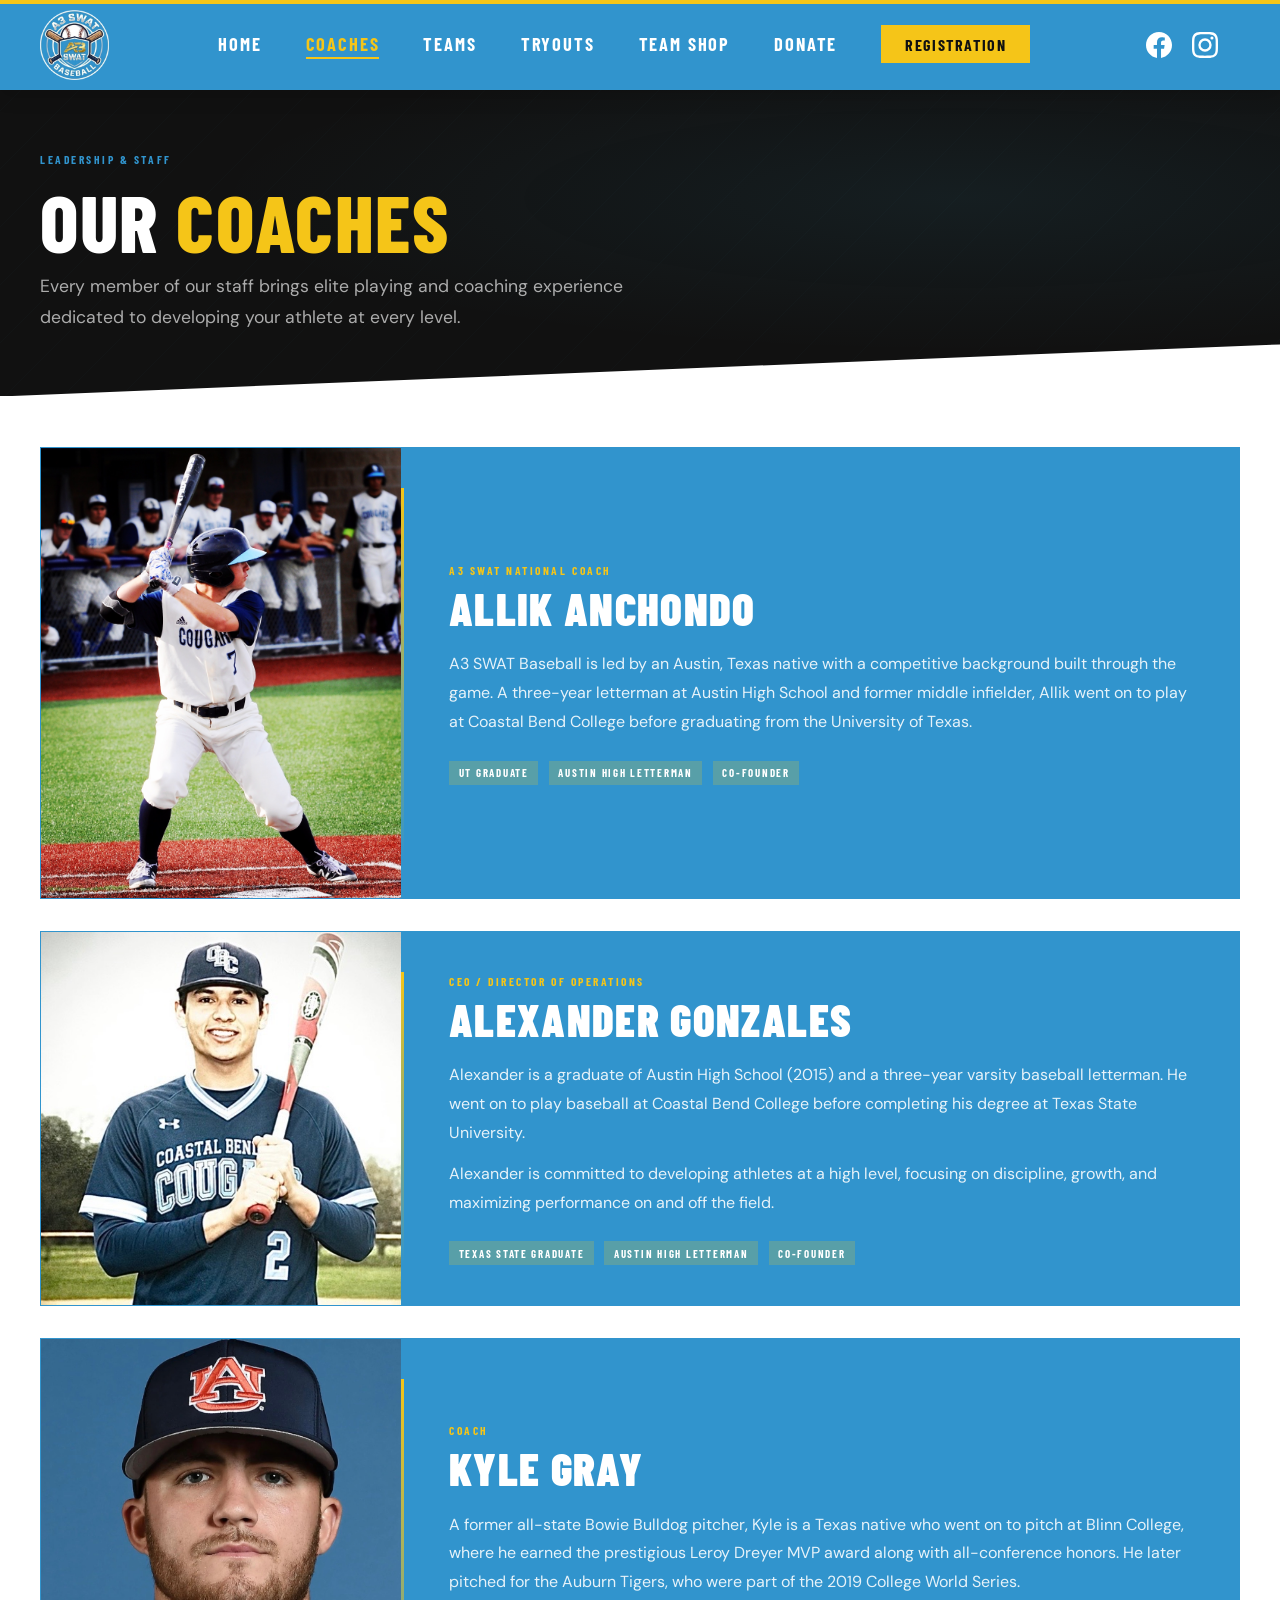
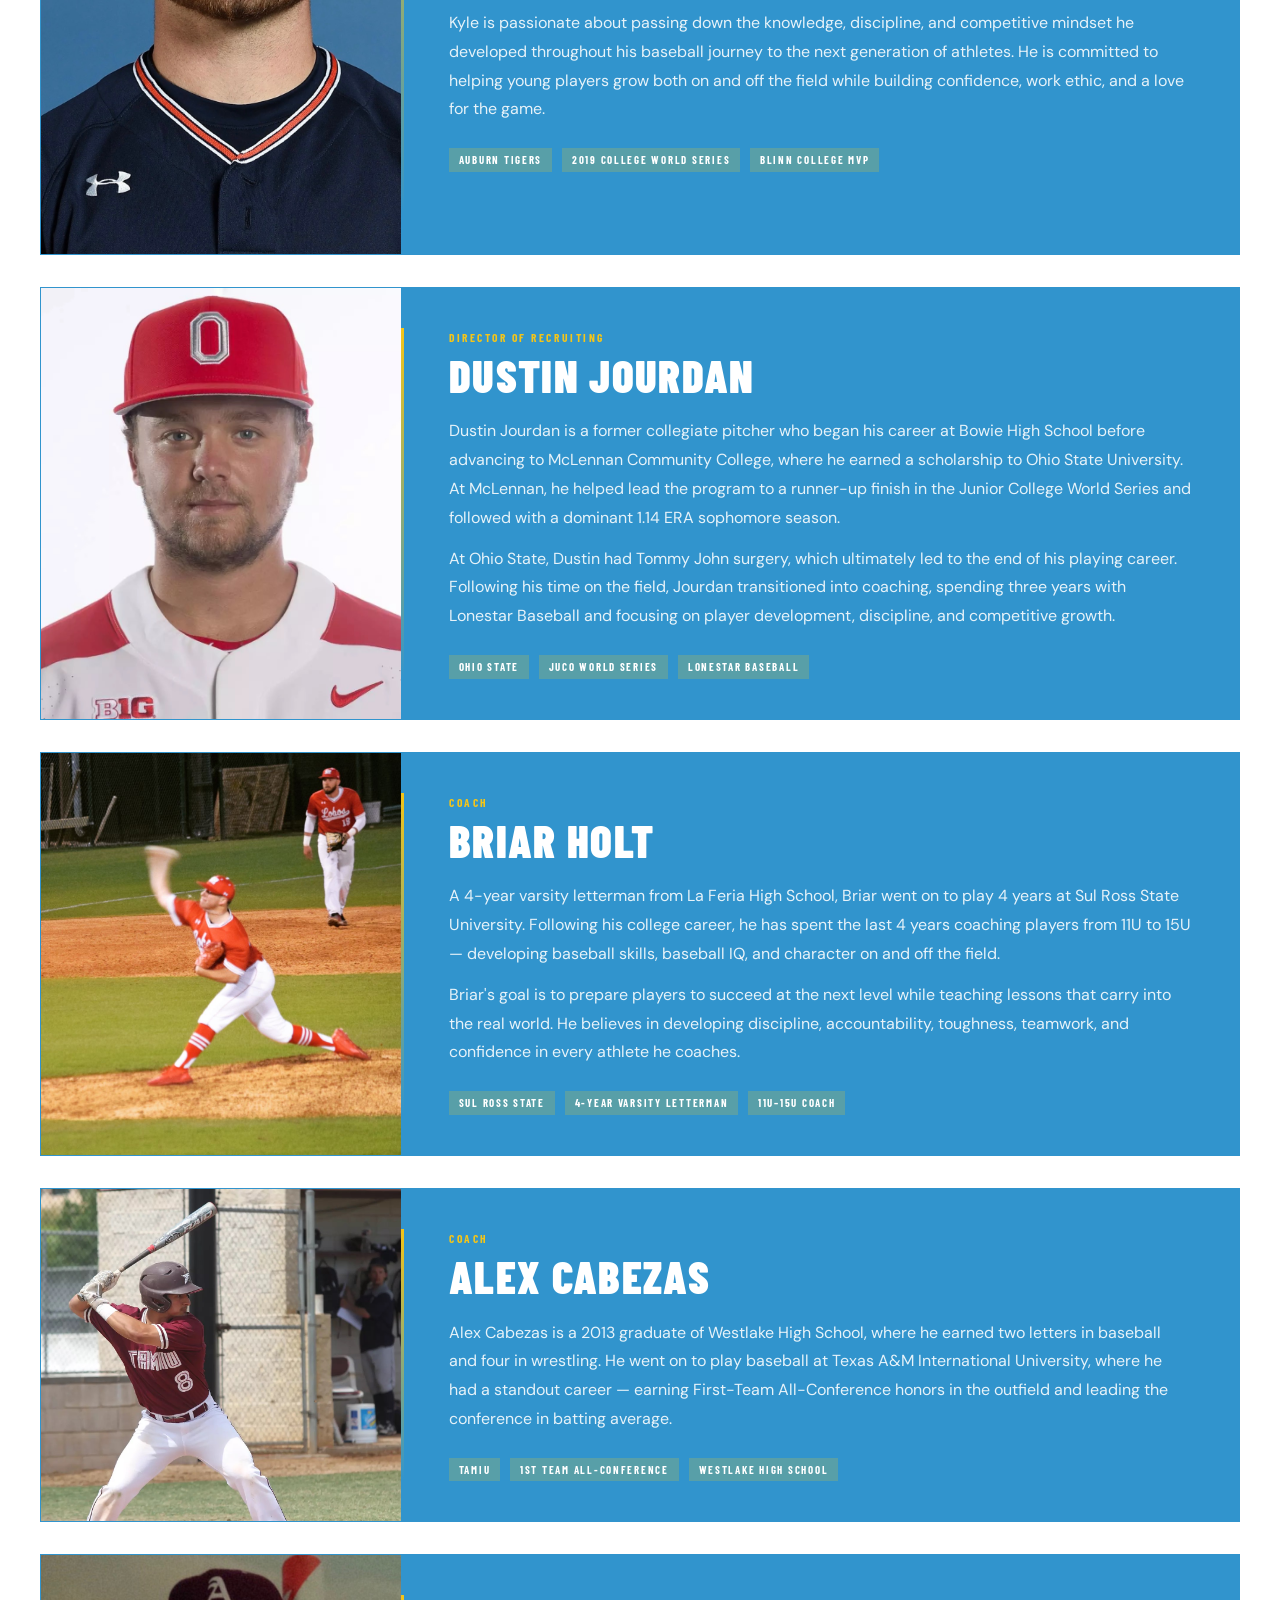
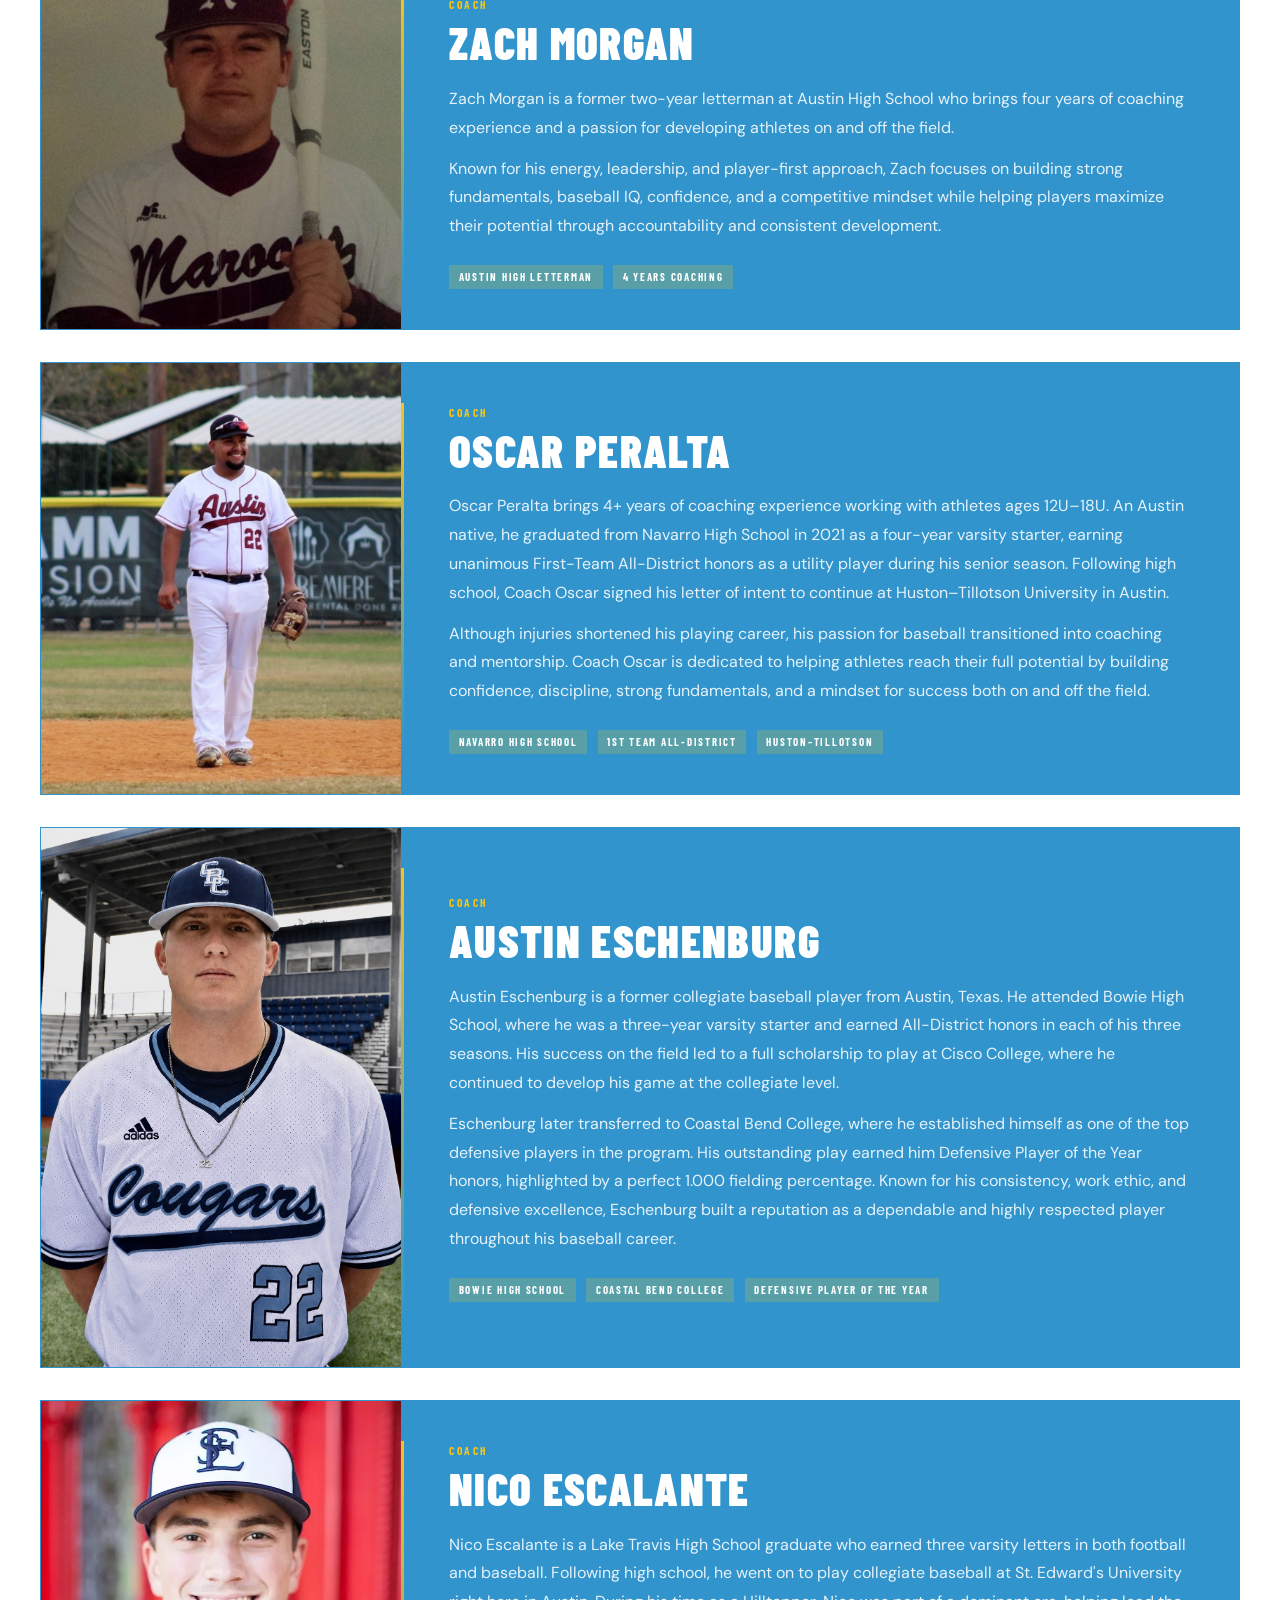
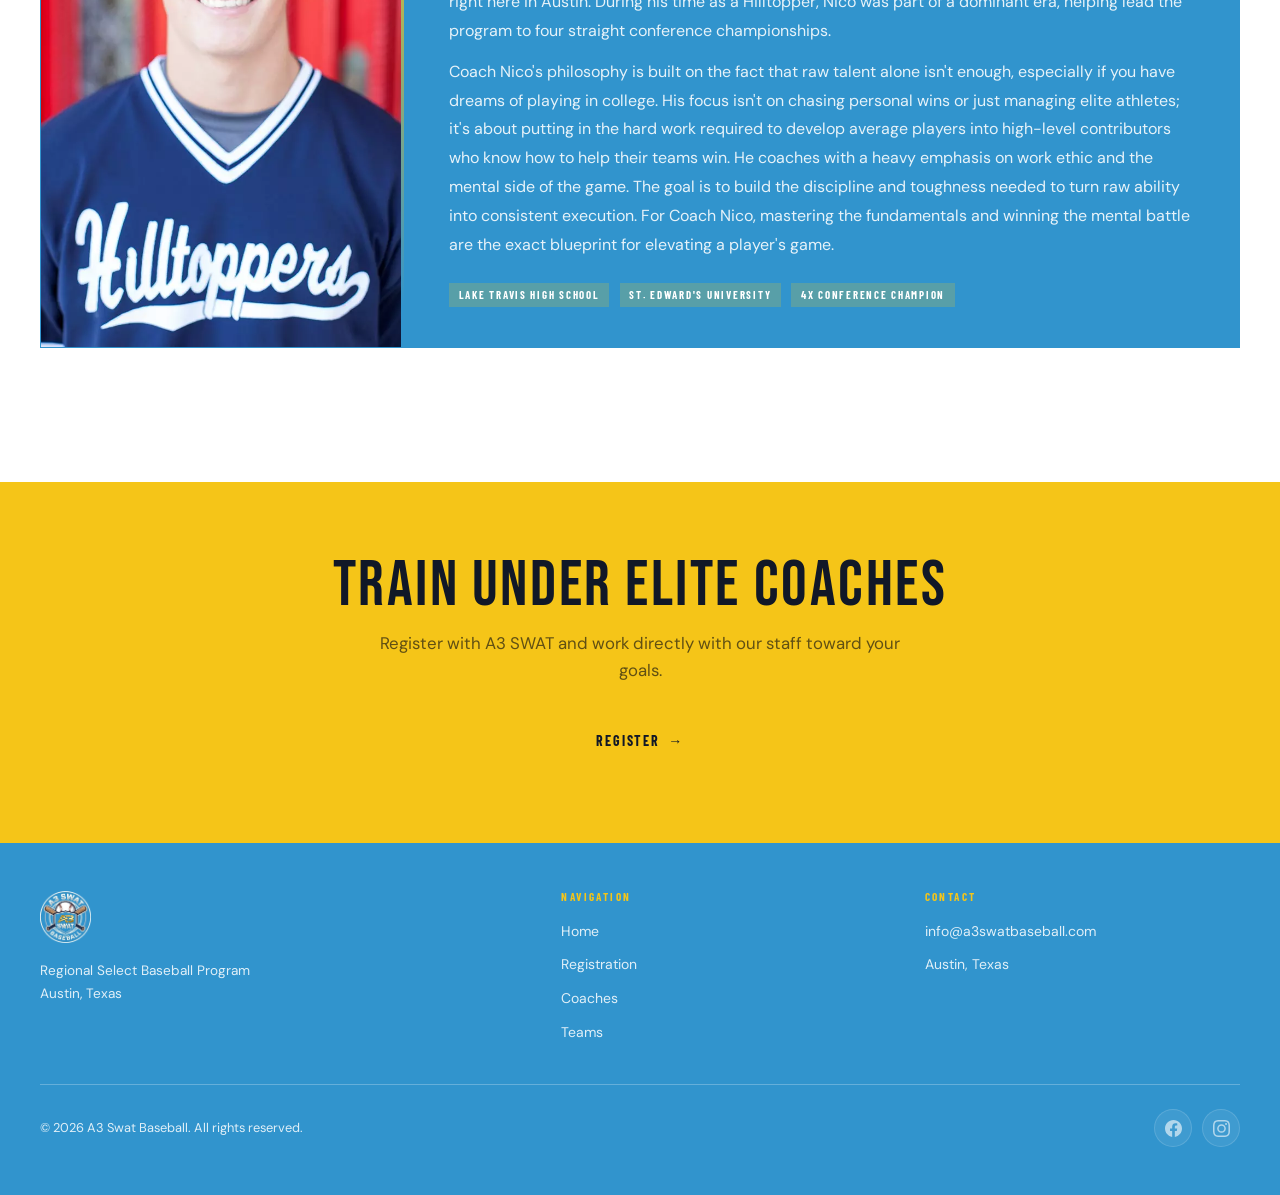
==== commit e9c3e9c7: "Reorder coaches, add 16U National team, remove Fall Agenda tab - Move Kyle Gray under Alexander Gonz" ====
--- a/coaches.html
+++ b/coaches.html
@@ -16,7 +16,7 @@
   <link rel="preconnect" href="https://fonts.googleapis.com" />
   <link rel="preconnect" href="https://fonts.gstatic.com" crossorigin />
   <link href="https://fonts.googleapis.com/css2?family=Barlow+Condensed:ital,wght@0,400;0,600;0,700;0,800;0,900;1,700&family=Barlow:wght@300;400;500;600&display=swap" rel="stylesheet" />
-  <link rel="stylesheet" href="assets/css/styles.css?v=11" />
+  <link rel="stylesheet" href="assets/css/styles.css?v=13" />
   <style>
     .coaches-full { padding: var(--pad) 0; }
 
@@ -143,7 +143,6 @@
         <li><a href="coaches.html" class="active">Coaches</a></li>
         <li><a href="teams.html">Teams</a></li>
         <li><a href="tryouts.html">Tryouts</a></li>
-        <li><a href="fall-agenda.html">Fall Agenda</a></li>
         <li><a href="#">Team Shop</a></li>
         <li><a href="donate.html">Donate</a></li>
         <li><a href="registration.html" class="nav-cta">Registration</a></li>
@@ -163,7 +162,6 @@
     <a href="coaches.html">Coaches</a>
     <a href="teams.html">Teams</a>
     <a href="tryouts.html">Tryouts</a>
-    <a href="fall-agenda.html">Fall Agenda</a>
     <a href="#">Team Shop</a>
     <a href="donate.html">Donate</a>
     <a href="registration.html" style="color: var(--gold);">Registration →</a>
@@ -225,6 +223,28 @@
         </div>
       </div>
 
+      <!-- Kyle Gray -->
+      <div class="coach-full-card rv d4">
+        <div class="coach-full-photo">
+          <img src="assets/coachkyle.jpeg" alt="Kyle Gray" style="object-position: center 15%;" />
+        </div>
+        <div class="coach-full-body">
+          <div class="coach-full-role">Coach</div>
+          <div class="coach-full-name">Kyle Gray</div>
+          <p class="coach-full-bio">
+            A former all-state Bowie Bulldog pitcher, Kyle is a Texas native who went on to pitch at Blinn College, where he earned the prestigious Leroy Dreyer MVP award along with all-conference honors. He later pitched for the Auburn Tigers, who were part of the 2019 College World Series.
+          </p>
+          <p class="coach-full-bio">
+            Kyle is passionate about passing down the knowledge, discipline, and competitive mindset he developed throughout his baseball journey to the next generation of athletes. He is committed to helping young players grow both on and off the field while building confidence, work ethic, and a love for the game.
+          </p>
+          <div>
+            <span class="coach-tag">Auburn Tigers</span>
+            <span class="coach-tag">2019 College World Series</span>
+            <span class="coach-tag">Blinn College MVP</span>
+          </div>
+        </div>
+      </div>
+
       <!-- Dustin Jourdan -->
       <div class="coach-full-card rv d2">
         <div class="coach-full-photo">
@@ -269,24 +289,21 @@
         </div>
       </div>
 
-      <!-- Kyle Gray -->
-      <div class="coach-full-card rv d4">
-        <div class="coach-full-photo">
-          <img src="assets/coachkyle.jpeg" alt="Kyle Gray" style="object-position: center 15%;" />
-        </div>
-        <div class="coach-full-body">
-          <div class="coach-full-role">Coach</div>
-          <div class="coach-full-name">Kyle Gray</div>
-          <p class="coach-full-bio">
-            A former all-state Bowie Bulldog pitcher, Kyle is a Texas native who went on to pitch at Blinn College, where he earned the prestigious Leroy Dreyer MVP award along with all-conference honors. He later pitched for the Auburn Tigers, who were part of the 2019 College World Series.
-          </p>
-          <p class="coach-full-bio">
-            Kyle is passionate about passing down the knowledge, discipline, and competitive mindset he developed throughout his baseball journey to the next generation of athletes. He is committed to helping young players grow both on and off the field while building confidence, work ethic, and a love for the game.
-          </p>
-          <div>
-            <span class="coach-tag">Auburn Tigers</span>
-            <span class="coach-tag">2019 College World Series</span>
-            <span class="coach-tag">Blinn College MVP</span>
+      <!-- Alex Cabezas -->
+      <div class="coach-full-card rv d7">
+        <div class="coach-full-photo">
+          <img src="assets/newalexcabezas.jpeg" alt="Alex Cabezas" style="object-position: center 15%;" />
+        </div>
+        <div class="coach-full-body">
+          <div class="coach-full-role">Coach</div>
+          <div class="coach-full-name">Alex Cabezas</div>
+          <p class="coach-full-bio">
+            Alex Cabezas is a 2013 graduate of Westlake High School, where he earned two letters in baseball and four in wrestling. He went on to play baseball at Texas A&amp;M International University, where he had a standout career — earning First-Team All-Conference honors in the outfield and leading the conference in batting average.
+          </p>
+          <div>
+            <span class="coach-tag">TAMIU</span>
+            <span class="coach-tag">1st Team All-Conference</span>
+            <span class="coach-tag">Westlake High School</span>
           </div>
         </div>
       </div>
@@ -330,25 +347,6 @@
             <span class="coach-tag">Navarro High School</span>
             <span class="coach-tag">1st Team All-District</span>
             <span class="coach-tag">Huston–Tillotson</span>
-          </div>
-        </div>
-      </div>
-
-      <!-- Alex Cabezas -->
-      <div class="coach-full-card rv d7">
-        <div class="coach-full-photo">
-          <img src="assets/newalexcabezas.jpeg" alt="Alex Cabezas" style="object-position: center 15%;" />
-        </div>
-        <div class="coach-full-body">
-          <div class="coach-full-role">Coach</div>
-          <div class="coach-full-name">Alex Cabezas</div>
-          <p class="coach-full-bio">
-            Alex Cabezas is a 2013 graduate of Westlake High School, where he earned two letters in baseball and four in wrestling. He went on to play baseball at Texas A&amp;M International University, where he had a standout career — earning First-Team All-Conference honors in the outfield and leading the conference in batting average.
-          </p>
-          <div>
-            <span class="coach-tag">TAMIU</span>
-            <span class="coach-tag">1st Team All-Conference</span>
-            <span class="coach-tag">Westlake High School</span>
           </div>
         </div>
       </div>
--- a/assets/css/styles.css
+++ b/assets/css/styles.css
@@ -582,7 +582,7 @@
 .team-item[open] .ti-arr { transform: rotate(45deg); color: var(--gold); }
 
 .ti-body {
-  padding: 1.5rem 1.5rem 2rem calc(60px + 1.5rem + 1.5rem);
+  padding: 1.75rem;
   background: #eaf4fa;
   border-top: 3px solid var(--gold);
 }
@@ -594,8 +594,8 @@
 }
 
 .roster-grid {
-  display: grid;
-  grid-template-columns: repeat(auto-fill, minmax(180px, 1fr));
+  display: flex;
+  flex-wrap: wrap;
   gap: 0.75rem;
   margin-bottom: 0.5rem;
 }
@@ -604,6 +604,7 @@
   display: flex;
   align-items: center;
   gap: 0.9rem;
+  flex: 0 1 200px;
   background: var(--white);
   border: 1px solid var(--border);
   border-left: 4px solid var(--sky);
@@ -1118,7 +1119,7 @@
 
   .goes-grid { grid-template-columns: 1fr 1fr; }
   .pay-grid { grid-template-columns: 1fr; }
-  .roster-grid { grid-template-columns: 1fr 1fr; }
+  .roster-item { flex-basis: 40%; }
 }
 
 @media (max-width: 600px) {
@@ -1134,5 +1135,6 @@
   .pg-hero h1 { font-size: clamp(2rem, 10vw, 3.5rem); }
   .goes-grid { grid-template-columns: 1fr; }
   .prize-grid { grid-template-columns: 1fr; }
-  .roster-grid { grid-template-columns: 1fr; }
-}
+  .roster-item { flex-basis: 100%; }
+  .ti-body { padding: 1.25rem; }
+}
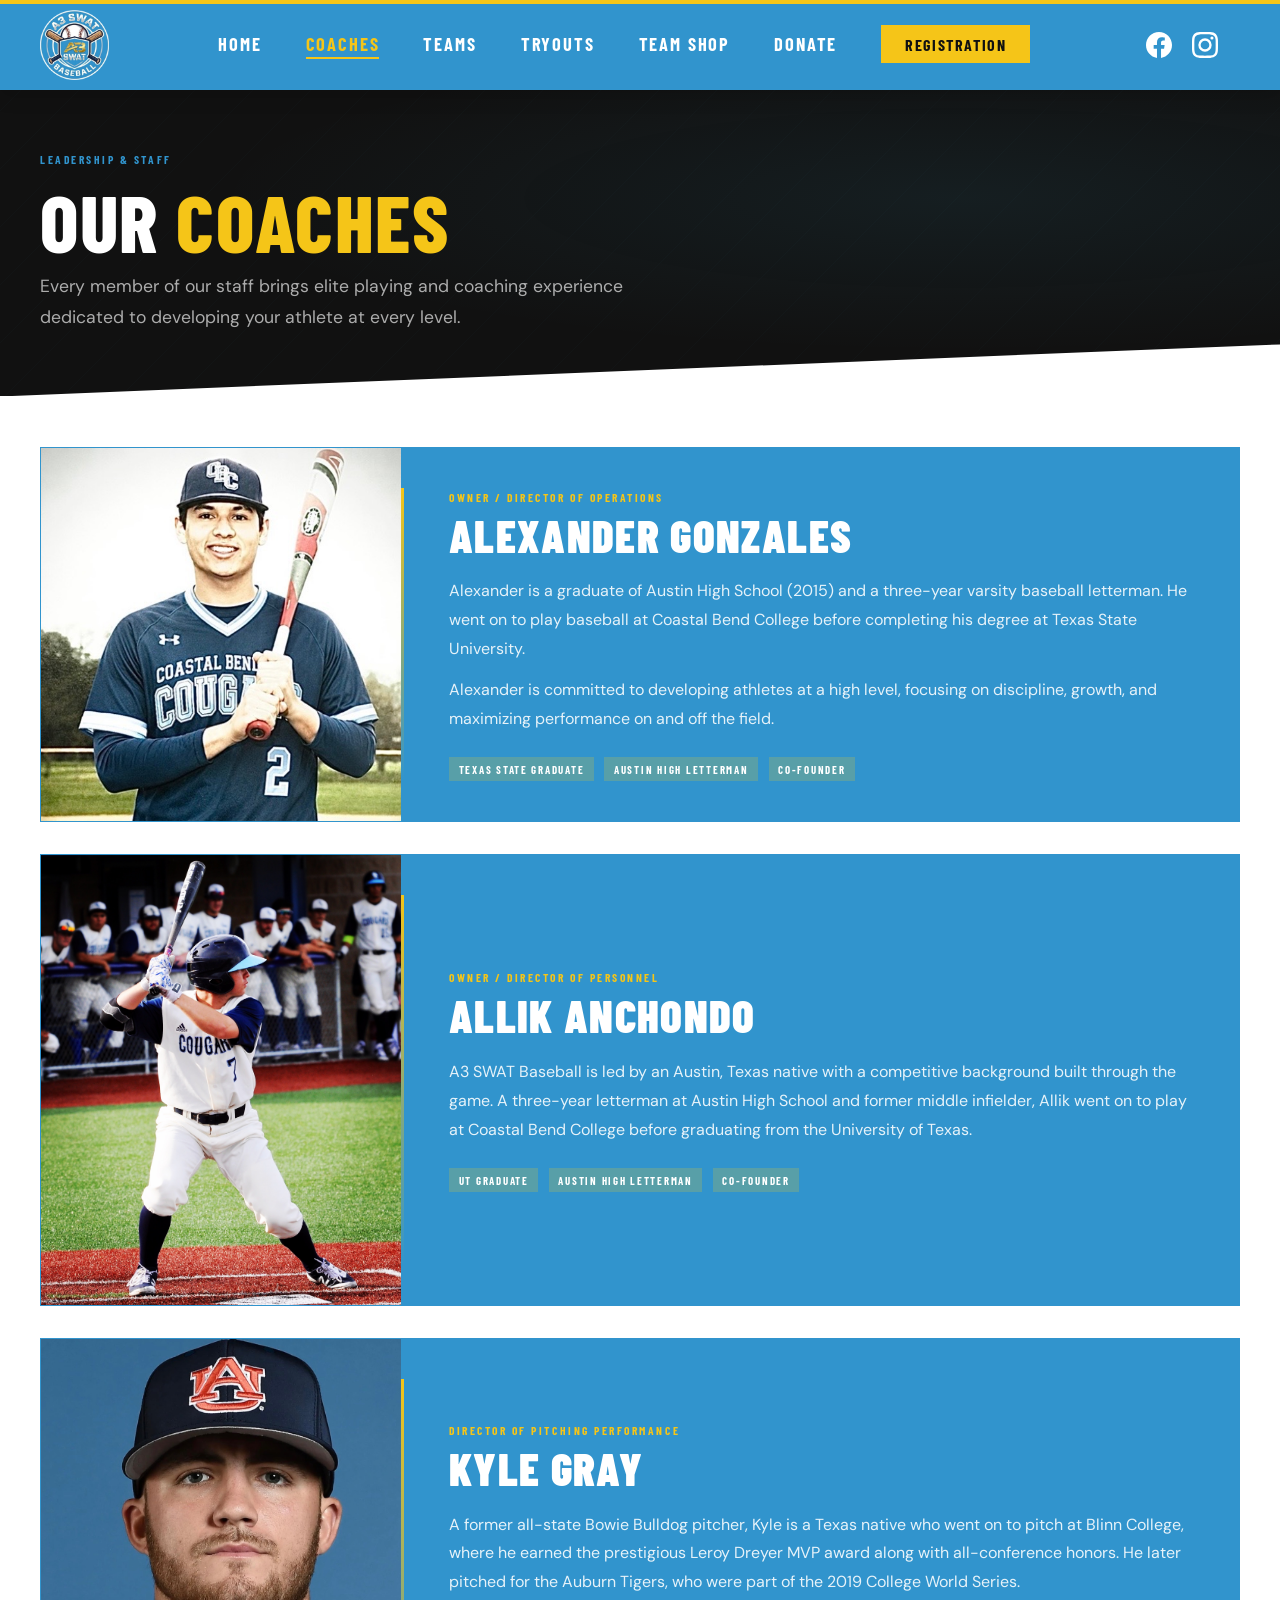
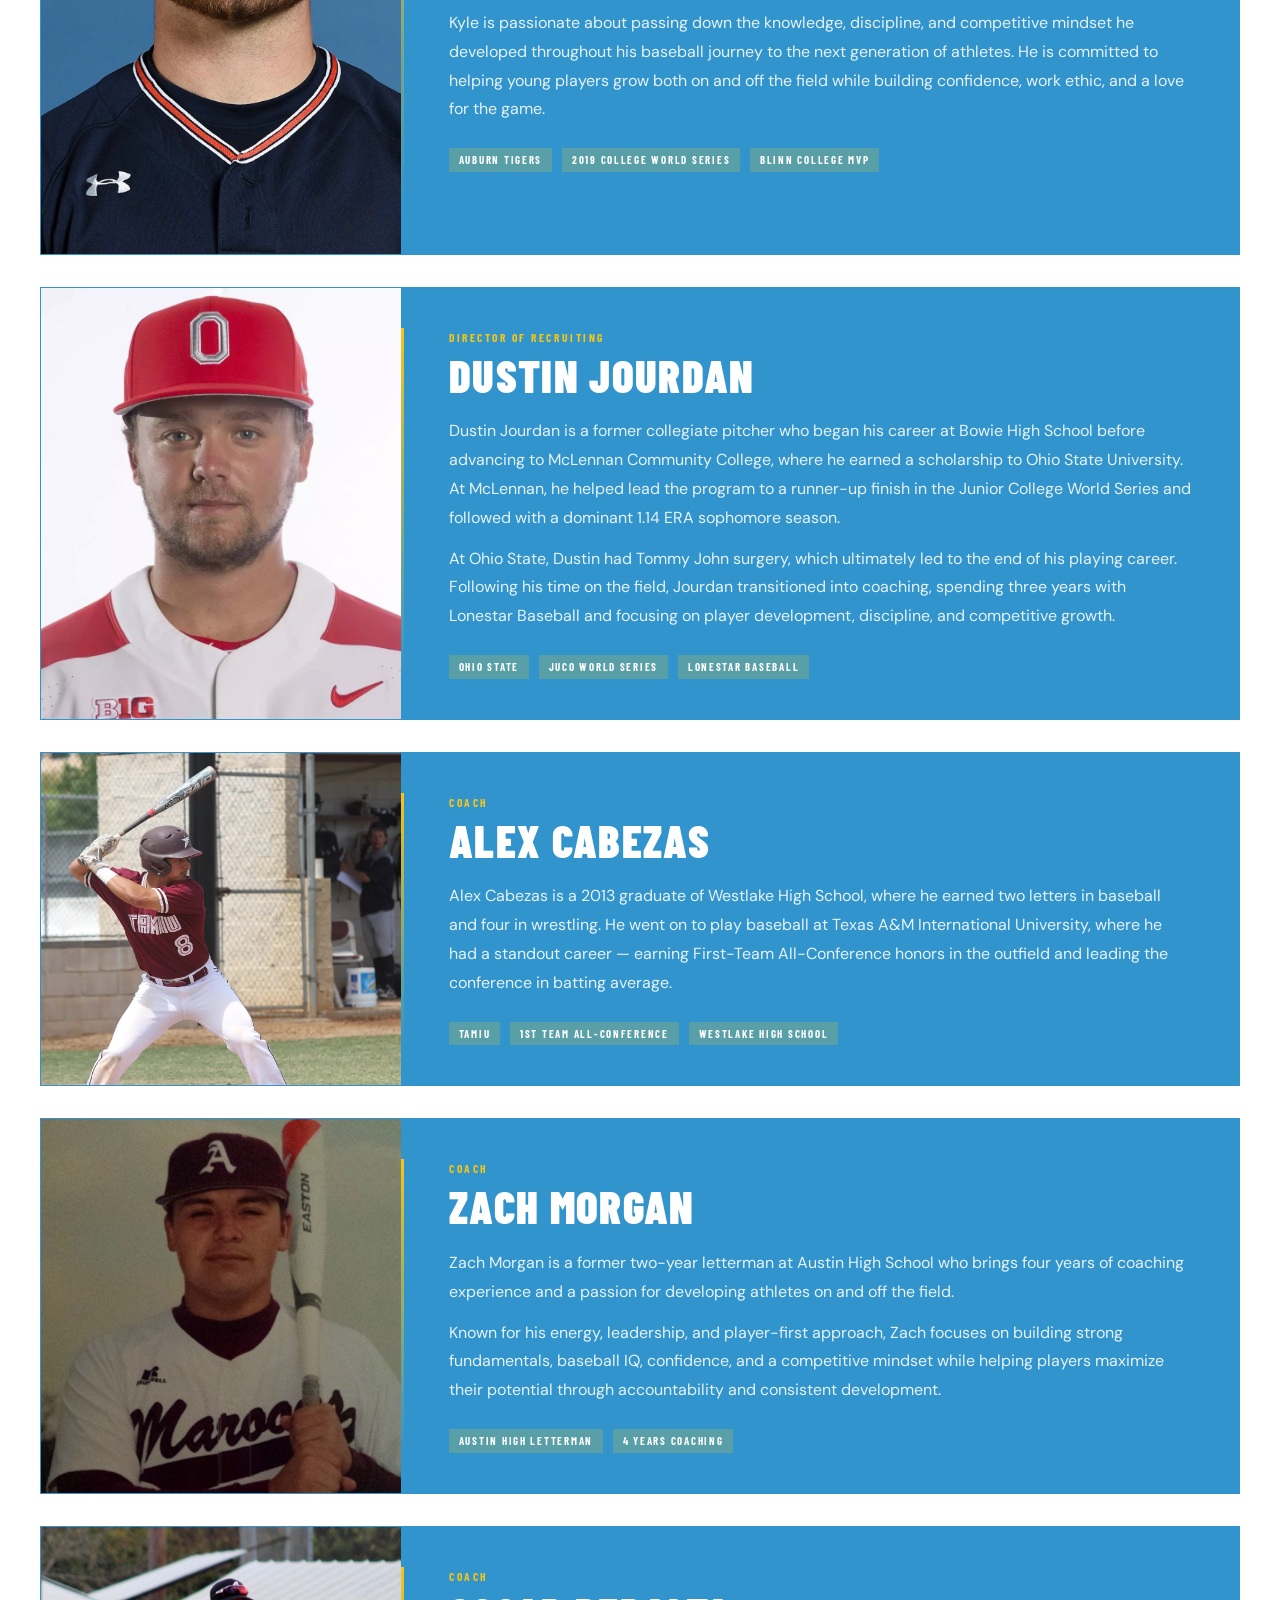
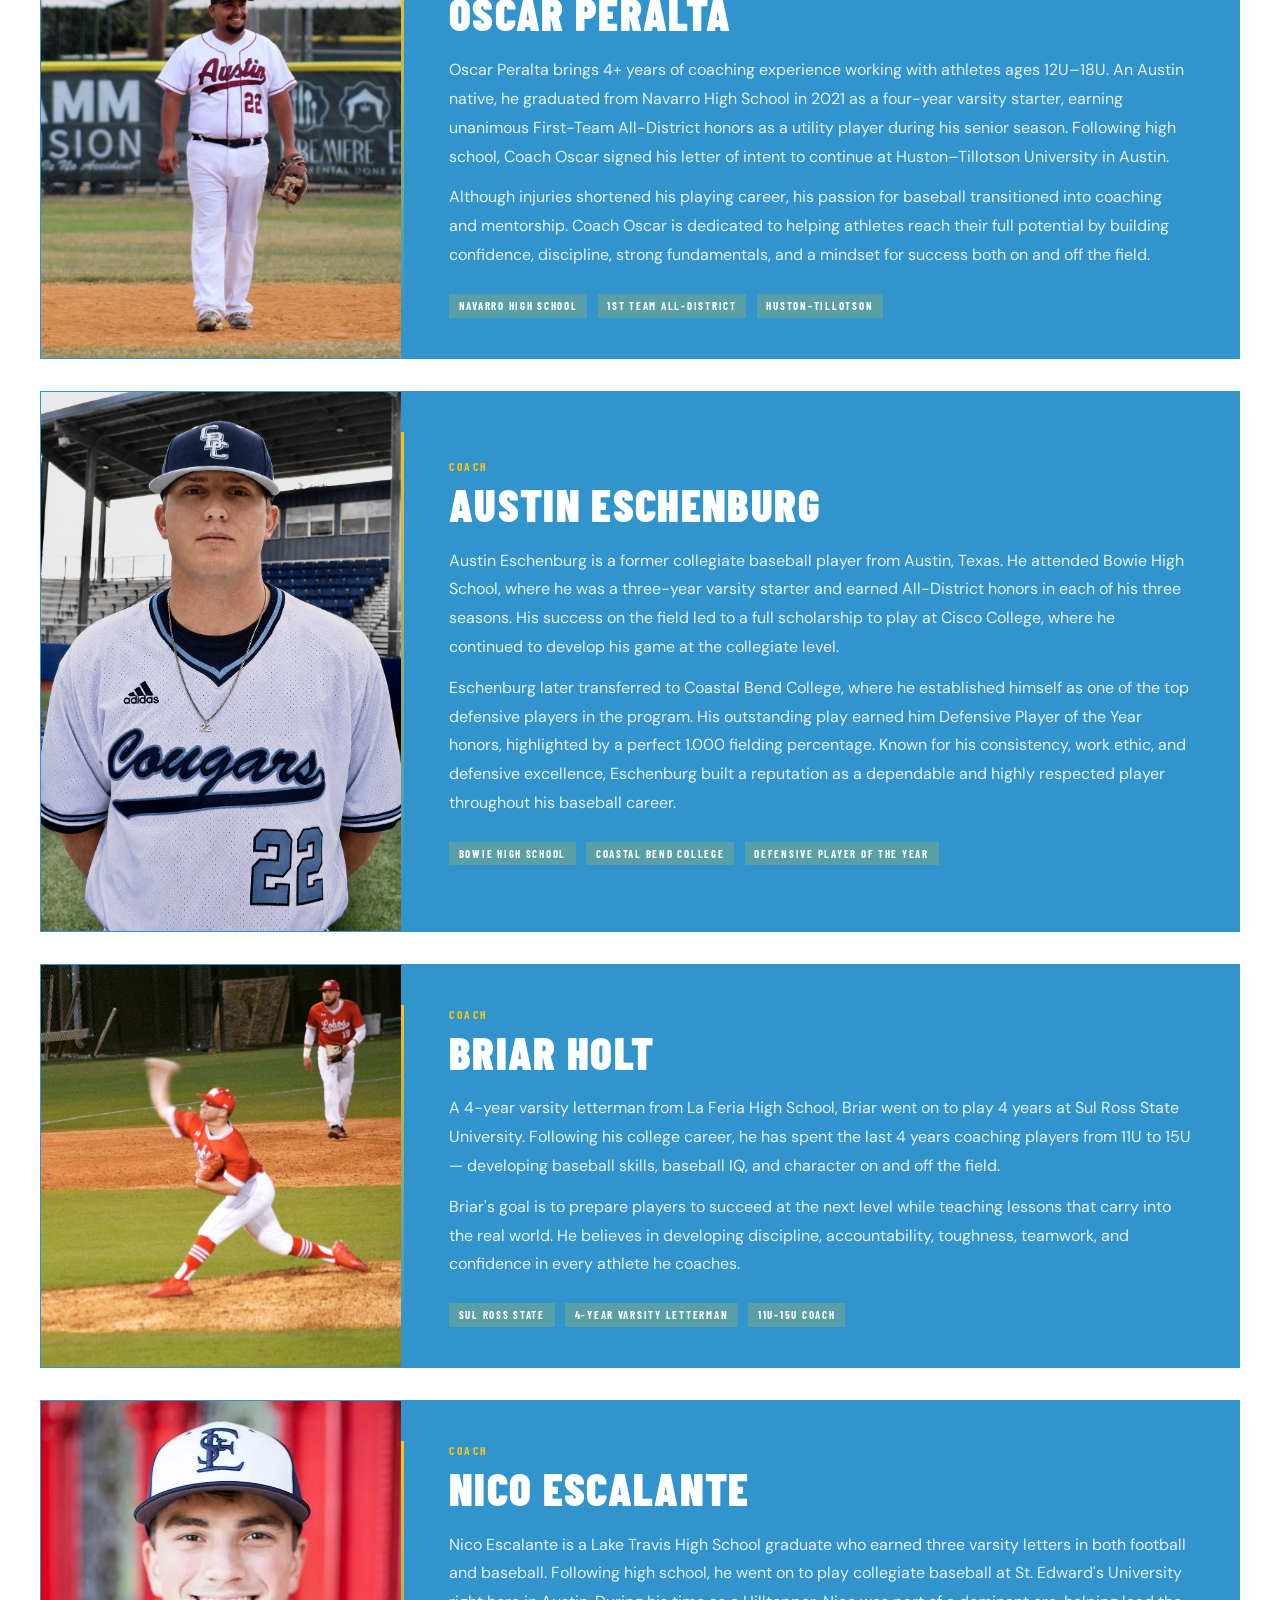
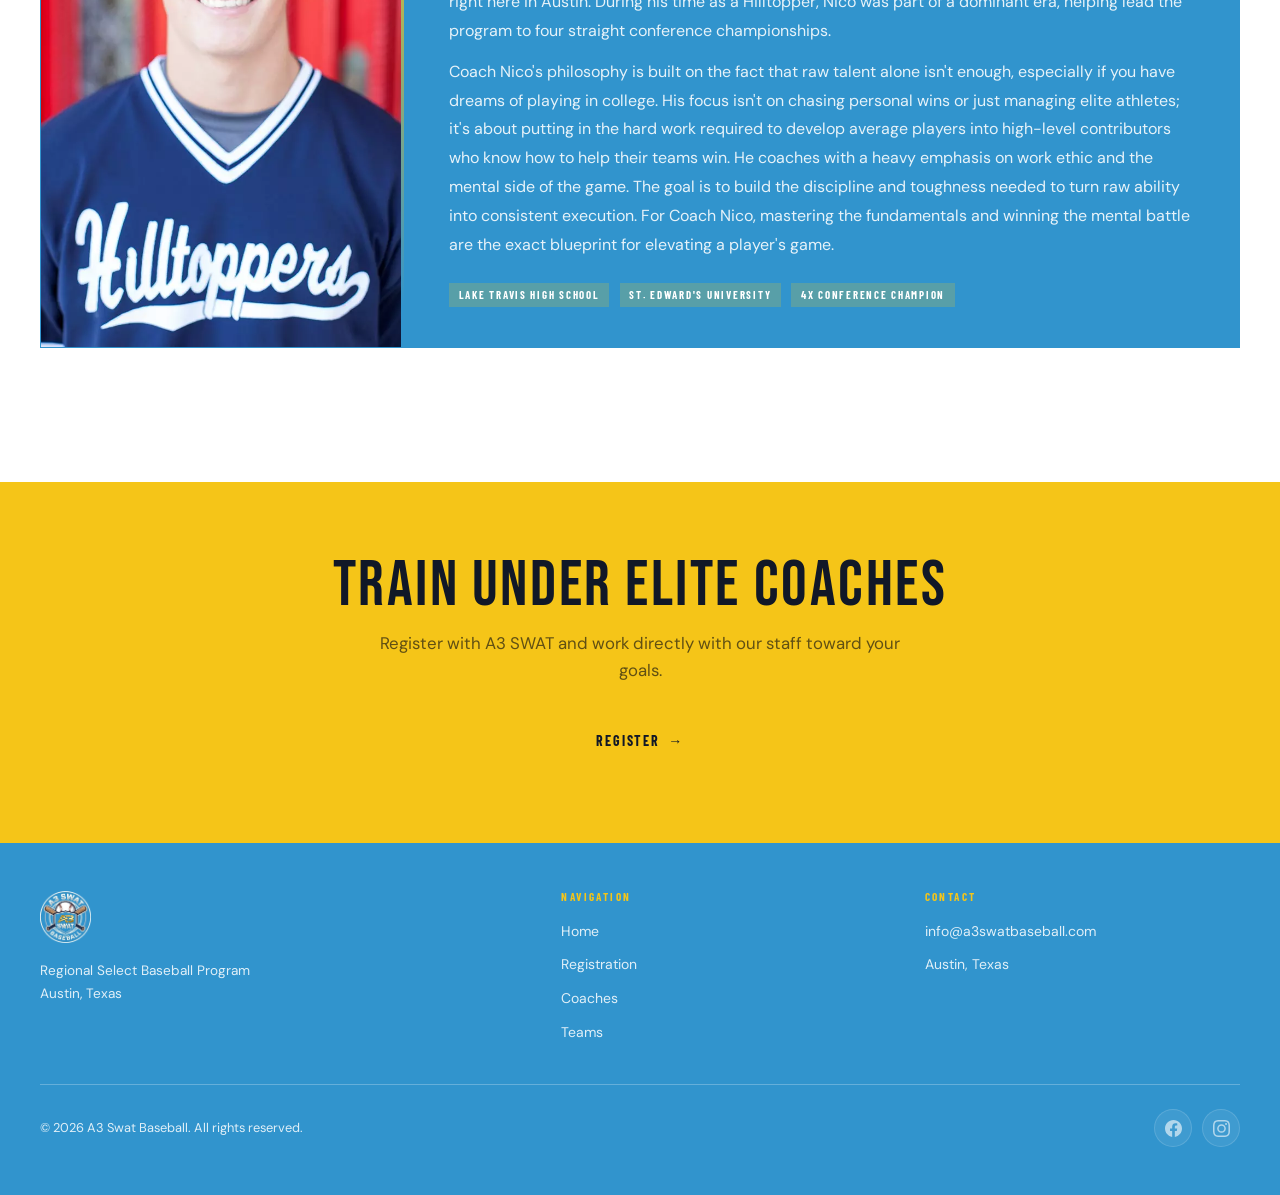
==== commit 7d1c3745: "Update coach titles/order and add 10U to registration form - Move Alexander Gonzales to the top of t" ====
--- a/coaches.html
+++ b/coaches.html
@@ -182,13 +182,35 @@
   <section class="coaches-full clip-top">
     <div class="wrap">
 
+      <!-- Alexander Gonzales -->
+      <div class="coach-full-card rv">
+        <div class="coach-full-photo">
+          <img src="assets/alex.jpeg" alt="Alexander Gonzales" style="object-position: center 15%;" />
+        </div>
+        <div class="coach-full-body">
+          <div class="coach-full-role">Owner / Director of Operations</div>
+          <div class="coach-full-name">Alexander Gonzales</div>
+          <p class="coach-full-bio">
+            Alexander is a graduate of Austin High School (2015) and a three-year varsity baseball letterman. He went on to play baseball at Coastal Bend College before completing his degree at Texas State University.
+          </p>
+          <p class="coach-full-bio">
+            Alexander is committed to developing athletes at a high level, focusing on discipline, growth, and maximizing performance on and off the field.
+          </p>
+          <div>
+            <span class="coach-tag">Texas State Graduate</span>
+            <span class="coach-tag">Austin High Letterman</span>
+            <span class="coach-tag">Co-Founder</span>
+          </div>
+        </div>
+      </div>
+
       <!-- Allik Anchondo -->
-      <div class="coach-full-card rv">
+      <div class="coach-full-card rv d1">
         <div class="coach-full-photo">
           <img src="assets/hero-bg.jpeg" alt="Allik Anchondo" />
         </div>
         <div class="coach-full-body">
-          <div class="coach-full-role">A3 SWAT National Coach</div>
+          <div class="coach-full-role">Owner / Director of Personnel</div>
           <div class="coach-full-name">Allik Anchondo</div>
           <p class="coach-full-bio">
             A3 SWAT Baseball is led by an Austin, Texas native with a competitive background built through the game. A three-year letterman at Austin High School and former middle infielder, Allik went on to play at Coastal Bend College before graduating from the University of Texas.
@@ -201,35 +223,13 @@
         </div>
       </div>
 
-      <!-- Alexander Gonzales -->
-      <div class="coach-full-card rv d1">
-        <div class="coach-full-photo">
-          <img src="assets/alex.jpeg" alt="Alexander Gonzales" style="object-position: center 15%;" />
-        </div>
-        <div class="coach-full-body">
-          <div class="coach-full-role">CEO / Director of Operations</div>
-          <div class="coach-full-name">Alexander Gonzales</div>
-          <p class="coach-full-bio">
-            Alexander is a graduate of Austin High School (2015) and a three-year varsity baseball letterman. He went on to play baseball at Coastal Bend College before completing his degree at Texas State University.
-          </p>
-          <p class="coach-full-bio">
-            Alexander is committed to developing athletes at a high level, focusing on discipline, growth, and maximizing performance on and off the field.
-          </p>
-          <div>
-            <span class="coach-tag">Texas State Graduate</span>
-            <span class="coach-tag">Austin High Letterman</span>
-            <span class="coach-tag">Co-Founder</span>
-          </div>
-        </div>
-      </div>
-
       <!-- Kyle Gray -->
       <div class="coach-full-card rv d4">
         <div class="coach-full-photo">
           <img src="assets/coachkyle.jpeg" alt="Kyle Gray" style="object-position: center 15%;" />
         </div>
         <div class="coach-full-body">
-          <div class="coach-full-role">Coach</div>
+          <div class="coach-full-role">Director of Pitching Performance</div>
           <div class="coach-full-name">Kyle Gray</div>
           <p class="coach-full-bio">
             A former all-state Bowie Bulldog pitcher, Kyle is a Texas native who went on to pitch at Blinn College, where he earned the prestigious Leroy Dreyer MVP award along with all-conference honors. He later pitched for the Auburn Tigers, who were part of the 2019 College World Series.
@@ -267,6 +267,90 @@
         </div>
       </div>
 
+      <!-- Alex Cabezas -->
+      <div class="coach-full-card rv d7">
+        <div class="coach-full-photo">
+          <img src="assets/newalexcabezas.jpeg" alt="Alex Cabezas" style="object-position: center 15%;" />
+        </div>
+        <div class="coach-full-body">
+          <div class="coach-full-role">Coach</div>
+          <div class="coach-full-name">Alex Cabezas</div>
+          <p class="coach-full-bio">
+            Alex Cabezas is a 2013 graduate of Westlake High School, where he earned two letters in baseball and four in wrestling. He went on to play baseball at Texas A&amp;M International University, where he had a standout career — earning First-Team All-Conference honors in the outfield and leading the conference in batting average.
+          </p>
+          <div>
+            <span class="coach-tag">TAMIU</span>
+            <span class="coach-tag">1st Team All-Conference</span>
+            <span class="coach-tag">Westlake High School</span>
+          </div>
+        </div>
+      </div>
+
+      <!-- Zach Morgan -->
+      <div class="coach-full-card rv d5">
+        <div class="coach-full-photo">
+          <img src="assets/coachzach.jpeg" alt="Zach Morgan" style="object-position: center 15%;" />
+        </div>
+        <div class="coach-full-body">
+          <div class="coach-full-role">Coach</div>
+          <div class="coach-full-name">Zach Morgan</div>
+          <p class="coach-full-bio">
+            Zach Morgan is a former two-year letterman at Austin High School who brings four years of coaching experience and a passion for developing athletes on and off the field.
+          </p>
+          <p class="coach-full-bio">
+            Known for his energy, leadership, and player-first approach, Zach focuses on building strong fundamentals, baseball IQ, confidence, and a competitive mindset while helping players maximize their potential through accountability and consistent development.
+          </p>
+          <div>
+            <span class="coach-tag">Austin High Letterman</span>
+            <span class="coach-tag">4 Years Coaching</span>
+          </div>
+        </div>
+      </div>
+
+      <!-- Oscar Peralta -->
+      <div class="coach-full-card rv d6">
+        <div class="coach-full-photo">
+          <img src="assets/coachoscar.jpeg" alt="Oscar Peralta" style="object-position: center 10%;" />
+        </div>
+        <div class="coach-full-body">
+          <div class="coach-full-role">Coach</div>
+          <div class="coach-full-name">Oscar Peralta</div>
+          <p class="coach-full-bio">
+            Oscar Peralta brings 4+ years of coaching experience working with athletes ages 12U–18U. An Austin native, he graduated from Navarro High School in 2021 as a four-year varsity starter, earning unanimous First-Team All-District honors as a utility player during his senior season. Following high school, Coach Oscar signed his letter of intent to continue at Huston–Tillotson University in Austin.
+          </p>
+          <p class="coach-full-bio">
+            Although injuries shortened his playing career, his passion for baseball transitioned into coaching and mentorship. Coach Oscar is dedicated to helping athletes reach their full potential by building confidence, discipline, strong fundamentals, and a mindset for success both on and off the field.
+          </p>
+          <div>
+            <span class="coach-tag">Navarro High School</span>
+            <span class="coach-tag">1st Team All-District</span>
+            <span class="coach-tag">Huston–Tillotson</span>
+          </div>
+        </div>
+      </div>
+
+      <!-- Austin Eschenburg -->
+      <div class="coach-full-card rv d8">
+        <div class="coach-full-photo">
+          <img src="assets/coachAustin.PNG" alt="Austin Eschenburg" style="object-position: center 15%;" />
+        </div>
+        <div class="coach-full-body">
+          <div class="coach-full-role">Coach</div>
+          <div class="coach-full-name">Austin Eschenburg</div>
+          <p class="coach-full-bio">
+            Austin Eschenburg is a former collegiate baseball player from Austin, Texas. He attended Bowie High School, where he was a three-year varsity starter and earned All-District honors in each of his three seasons. His success on the field led to a full scholarship to play at Cisco College, where he continued to develop his game at the collegiate level.
+          </p>
+          <p class="coach-full-bio">
+            Eschenburg later transferred to Coastal Bend College, where he established himself as one of the top defensive players in the program. His outstanding play earned him Defensive Player of the Year honors, highlighted by a perfect 1.000 fielding percentage. Known for his consistency, work ethic, and defensive excellence, Eschenburg built a reputation as a dependable and highly respected player throughout his baseball career.
+          </p>
+          <div>
+            <span class="coach-tag">Bowie High School</span>
+            <span class="coach-tag">Coastal Bend College</span>
+            <span class="coach-tag">Defensive Player of the Year</span>
+          </div>
+        </div>
+      </div>
+
       <!-- Brian Holt -->
       <div class="coach-full-card rv d3">
         <div class="coach-full-photo">
@@ -285,90 +369,6 @@
             <span class="coach-tag">Sul Ross State</span>
             <span class="coach-tag">4-Year Varsity Letterman</span>
             <span class="coach-tag">11U–15U Coach</span>
-          </div>
-        </div>
-      </div>
-
-      <!-- Alex Cabezas -->
-      <div class="coach-full-card rv d7">
-        <div class="coach-full-photo">
-          <img src="assets/newalexcabezas.jpeg" alt="Alex Cabezas" style="object-position: center 15%;" />
-        </div>
-        <div class="coach-full-body">
-          <div class="coach-full-role">Coach</div>
-          <div class="coach-full-name">Alex Cabezas</div>
-          <p class="coach-full-bio">
-            Alex Cabezas is a 2013 graduate of Westlake High School, where he earned two letters in baseball and four in wrestling. He went on to play baseball at Texas A&amp;M International University, where he had a standout career — earning First-Team All-Conference honors in the outfield and leading the conference in batting average.
-          </p>
-          <div>
-            <span class="coach-tag">TAMIU</span>
-            <span class="coach-tag">1st Team All-Conference</span>
-            <span class="coach-tag">Westlake High School</span>
-          </div>
-        </div>
-      </div>
-
-      <!-- Zach Morgan -->
-      <div class="coach-full-card rv d5">
-        <div class="coach-full-photo">
-          <img src="assets/coachzach.jpeg" alt="Zach Morgan" style="object-position: center 15%;" />
-        </div>
-        <div class="coach-full-body">
-          <div class="coach-full-role">Coach</div>
-          <div class="coach-full-name">Zach Morgan</div>
-          <p class="coach-full-bio">
-            Zach Morgan is a former two-year letterman at Austin High School who brings four years of coaching experience and a passion for developing athletes on and off the field.
-          </p>
-          <p class="coach-full-bio">
-            Known for his energy, leadership, and player-first approach, Zach focuses on building strong fundamentals, baseball IQ, confidence, and a competitive mindset while helping players maximize their potential through accountability and consistent development.
-          </p>
-          <div>
-            <span class="coach-tag">Austin High Letterman</span>
-            <span class="coach-tag">4 Years Coaching</span>
-          </div>
-        </div>
-      </div>
-
-      <!-- Oscar Peralta -->
-      <div class="coach-full-card rv d6">
-        <div class="coach-full-photo">
-          <img src="assets/coachoscar.jpeg" alt="Oscar Peralta" style="object-position: center 10%;" />
-        </div>
-        <div class="coach-full-body">
-          <div class="coach-full-role">Coach</div>
-          <div class="coach-full-name">Oscar Peralta</div>
-          <p class="coach-full-bio">
-            Oscar Peralta brings 4+ years of coaching experience working with athletes ages 12U–18U. An Austin native, he graduated from Navarro High School in 2021 as a four-year varsity starter, earning unanimous First-Team All-District honors as a utility player during his senior season. Following high school, Coach Oscar signed his letter of intent to continue at Huston–Tillotson University in Austin.
-          </p>
-          <p class="coach-full-bio">
-            Although injuries shortened his playing career, his passion for baseball transitioned into coaching and mentorship. Coach Oscar is dedicated to helping athletes reach their full potential by building confidence, discipline, strong fundamentals, and a mindset for success both on and off the field.
-          </p>
-          <div>
-            <span class="coach-tag">Navarro High School</span>
-            <span class="coach-tag">1st Team All-District</span>
-            <span class="coach-tag">Huston–Tillotson</span>
-          </div>
-        </div>
-      </div>
-
-      <!-- Austin Eschenburg -->
-      <div class="coach-full-card rv d8">
-        <div class="coach-full-photo">
-          <img src="assets/coachAustin.PNG" alt="Austin Eschenburg" style="object-position: center 15%;" />
-        </div>
-        <div class="coach-full-body">
-          <div class="coach-full-role">Coach</div>
-          <div class="coach-full-name">Austin Eschenburg</div>
-          <p class="coach-full-bio">
-            Austin Eschenburg is a former collegiate baseball player from Austin, Texas. He attended Bowie High School, where he was a three-year varsity starter and earned All-District honors in each of his three seasons. His success on the field led to a full scholarship to play at Cisco College, where he continued to develop his game at the collegiate level.
-          </p>
-          <p class="coach-full-bio">
-            Eschenburg later transferred to Coastal Bend College, where he established himself as one of the top defensive players in the program. His outstanding play earned him Defensive Player of the Year honors, highlighted by a perfect 1.000 fielding percentage. Known for his consistency, work ethic, and defensive excellence, Eschenburg built a reputation as a dependable and highly respected player throughout his baseball career.
-          </p>
-          <div>
-            <span class="coach-tag">Bowie High School</span>
-            <span class="coach-tag">Coastal Bend College</span>
-            <span class="coach-tag">Defensive Player of the Year</span>
           </div>
         </div>
       </div>
@@ -446,6 +446,6 @@
     </div>
   </footer>
 
-  <script src="assets/js/main.js?v=3"></script>
+  <script src="assets/js/main.js?v=5"></script>
 </body>
 </html>
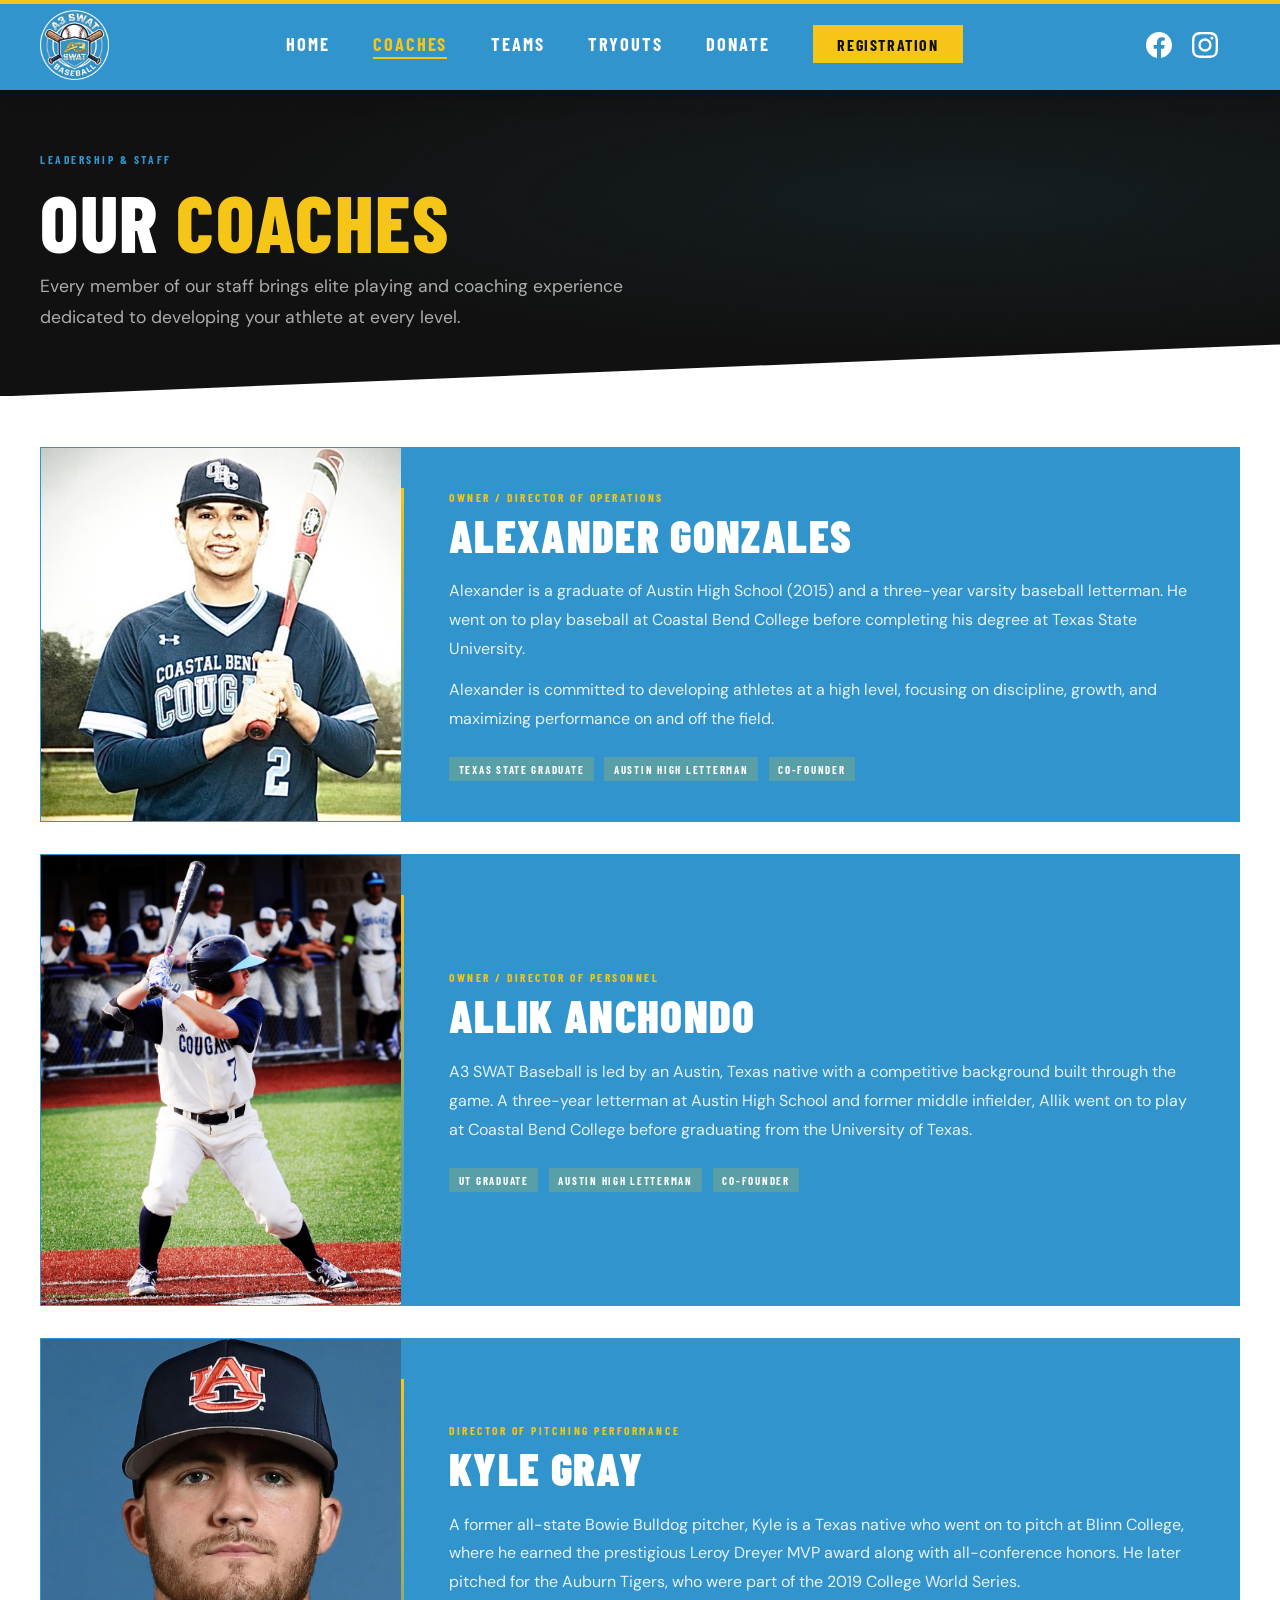
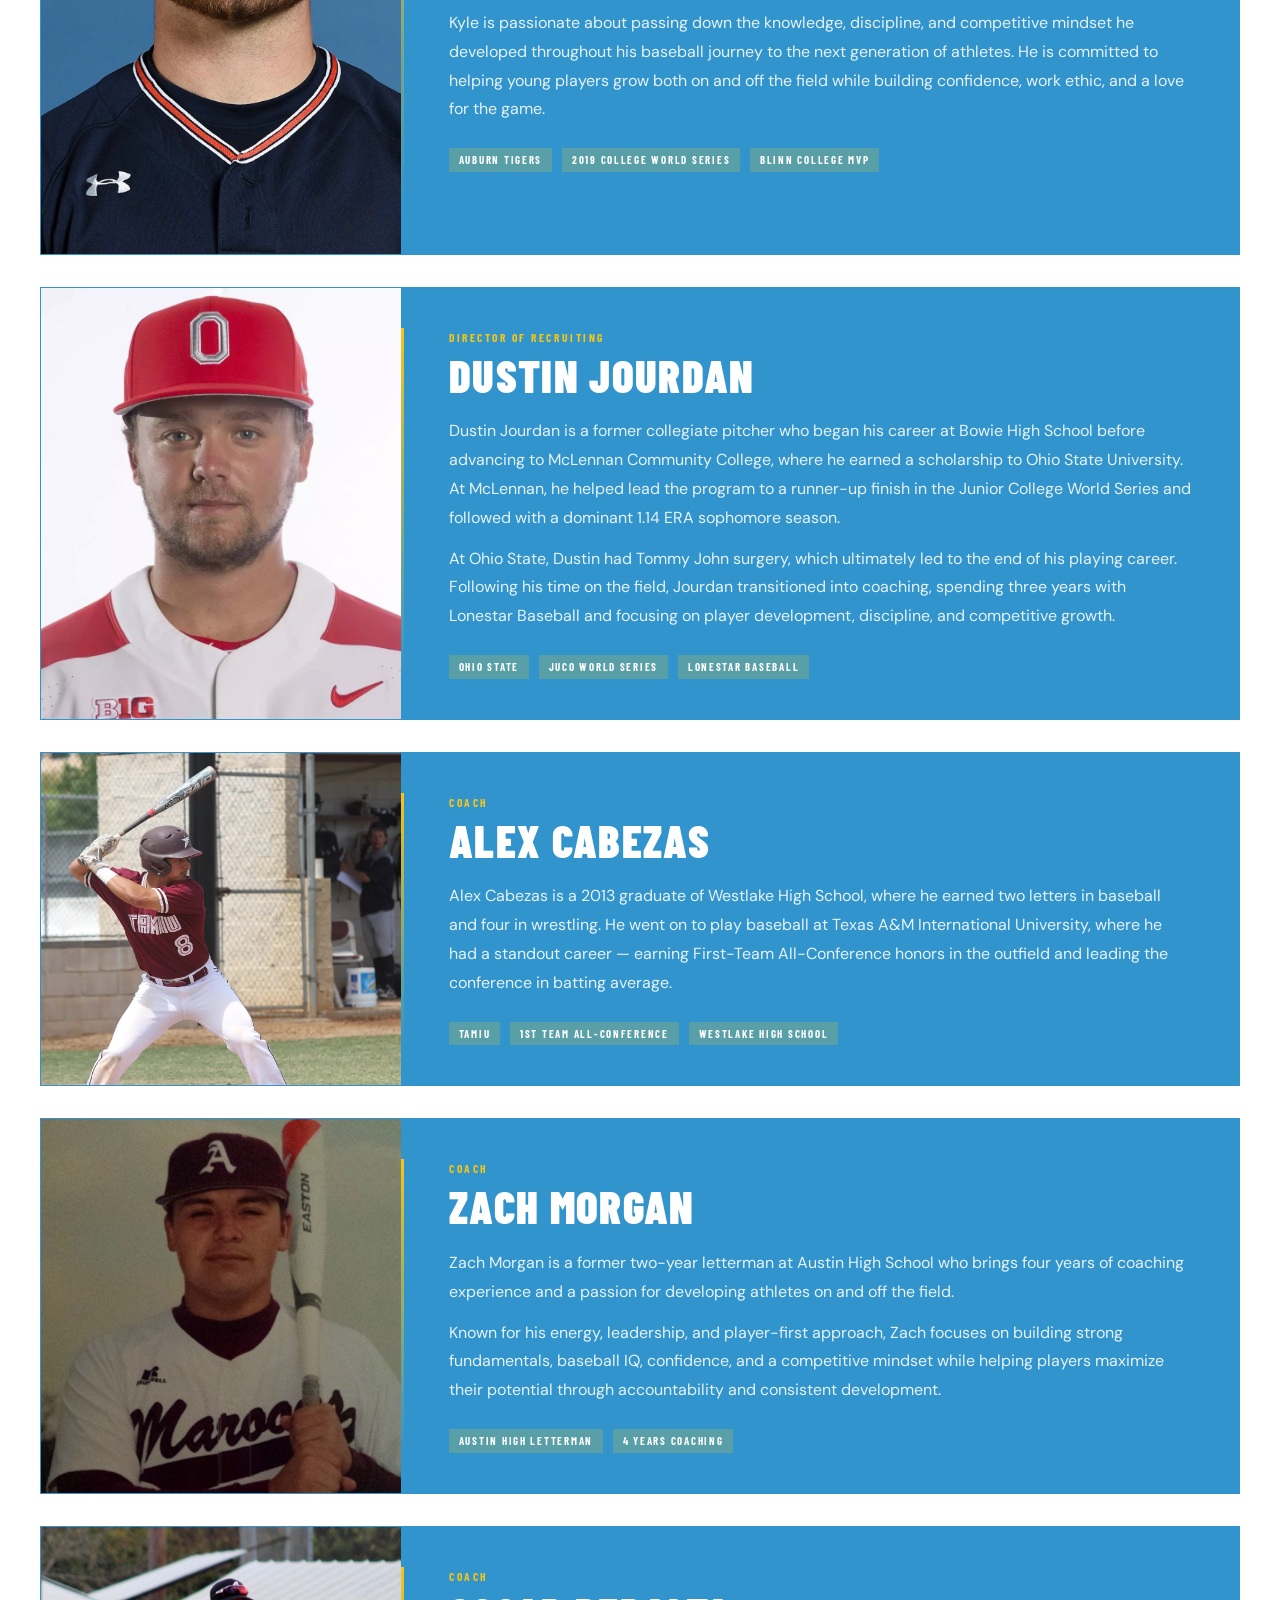
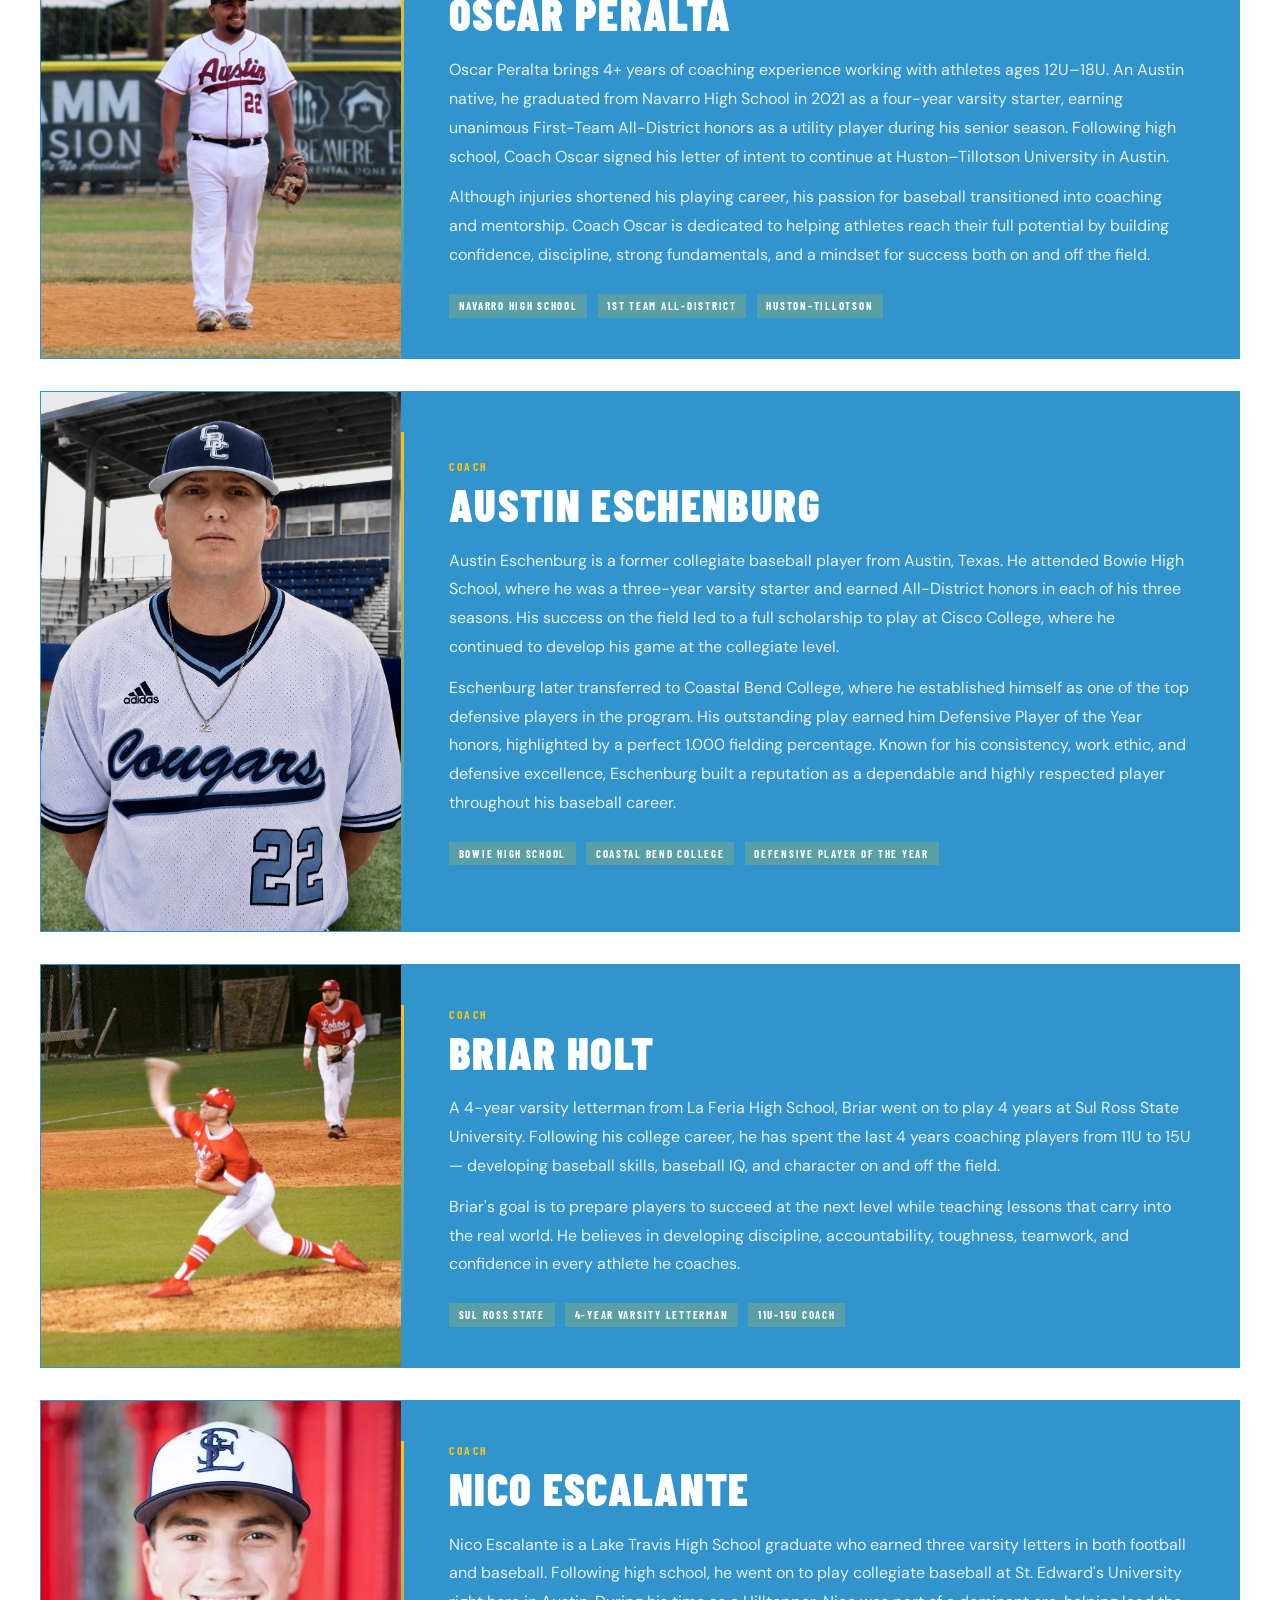
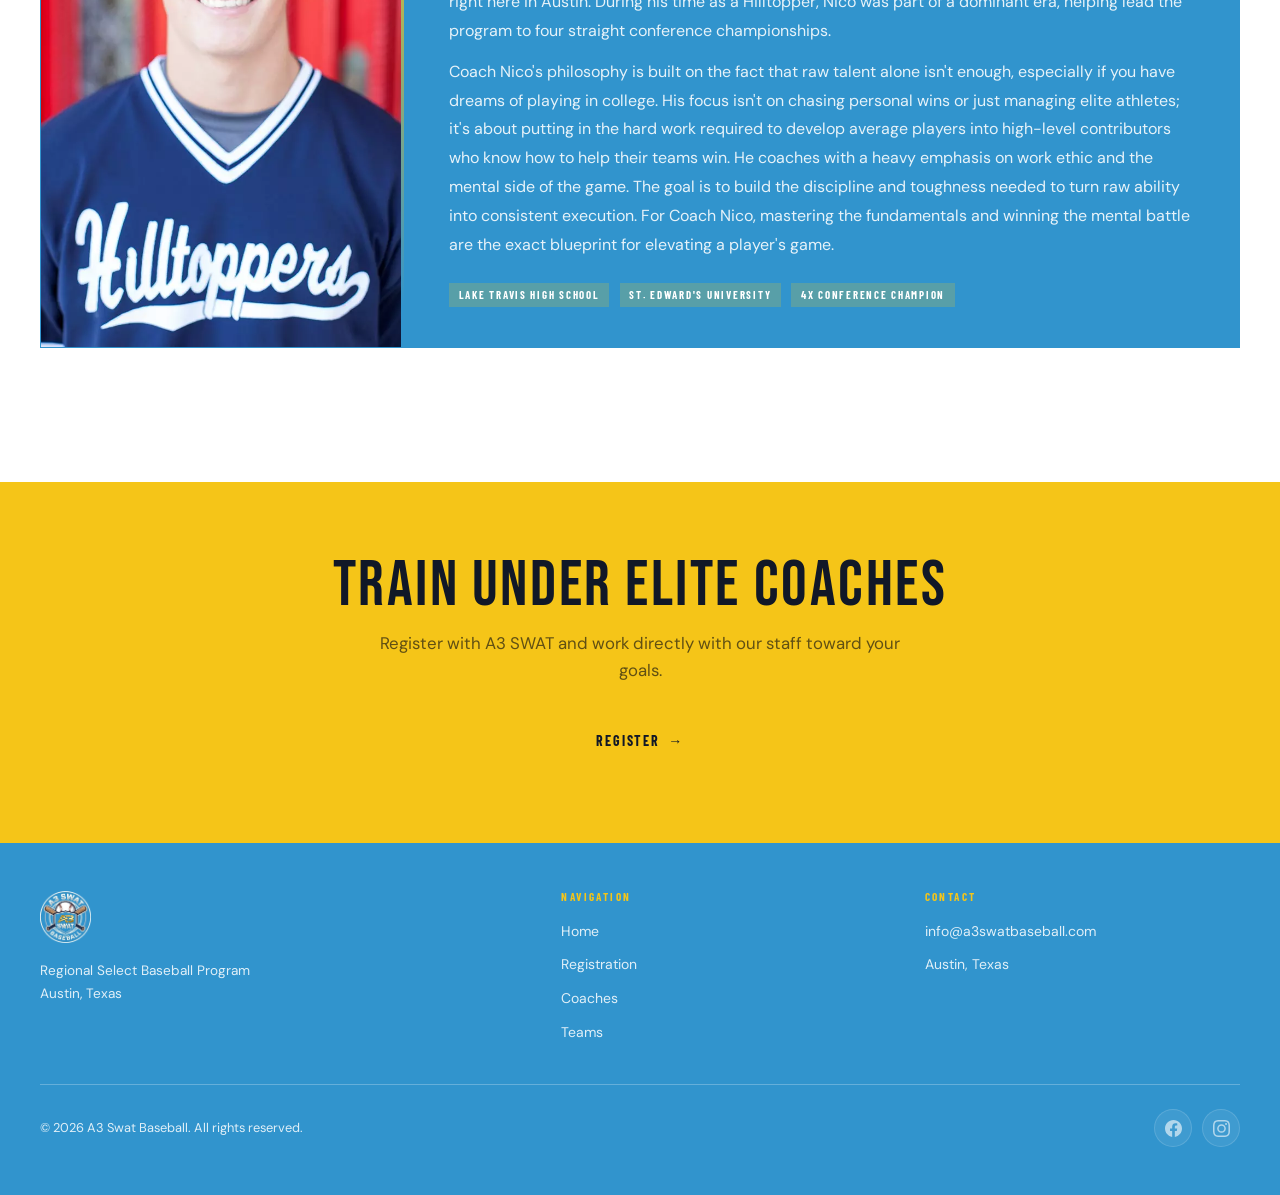
==== commit b9aa8cb1: "Remove Team Shop nav link site-wide It pointed to a placeholder "#" href with no real page behind it" ====
--- a/coaches.html
+++ b/coaches.html
@@ -143,7 +143,6 @@
         <li><a href="coaches.html" class="active">Coaches</a></li>
         <li><a href="teams.html">Teams</a></li>
         <li><a href="tryouts.html">Tryouts</a></li>
-        <li><a href="#">Team Shop</a></li>
         <li><a href="donate.html">Donate</a></li>
         <li><a href="registration.html" class="nav-cta">Registration</a></li>
       </ul>
@@ -162,7 +161,6 @@
     <a href="coaches.html">Coaches</a>
     <a href="teams.html">Teams</a>
     <a href="tryouts.html">Tryouts</a>
-    <a href="#">Team Shop</a>
     <a href="donate.html">Donate</a>
     <a href="registration.html" style="color: var(--gold);">Registration →</a>
   </div>
